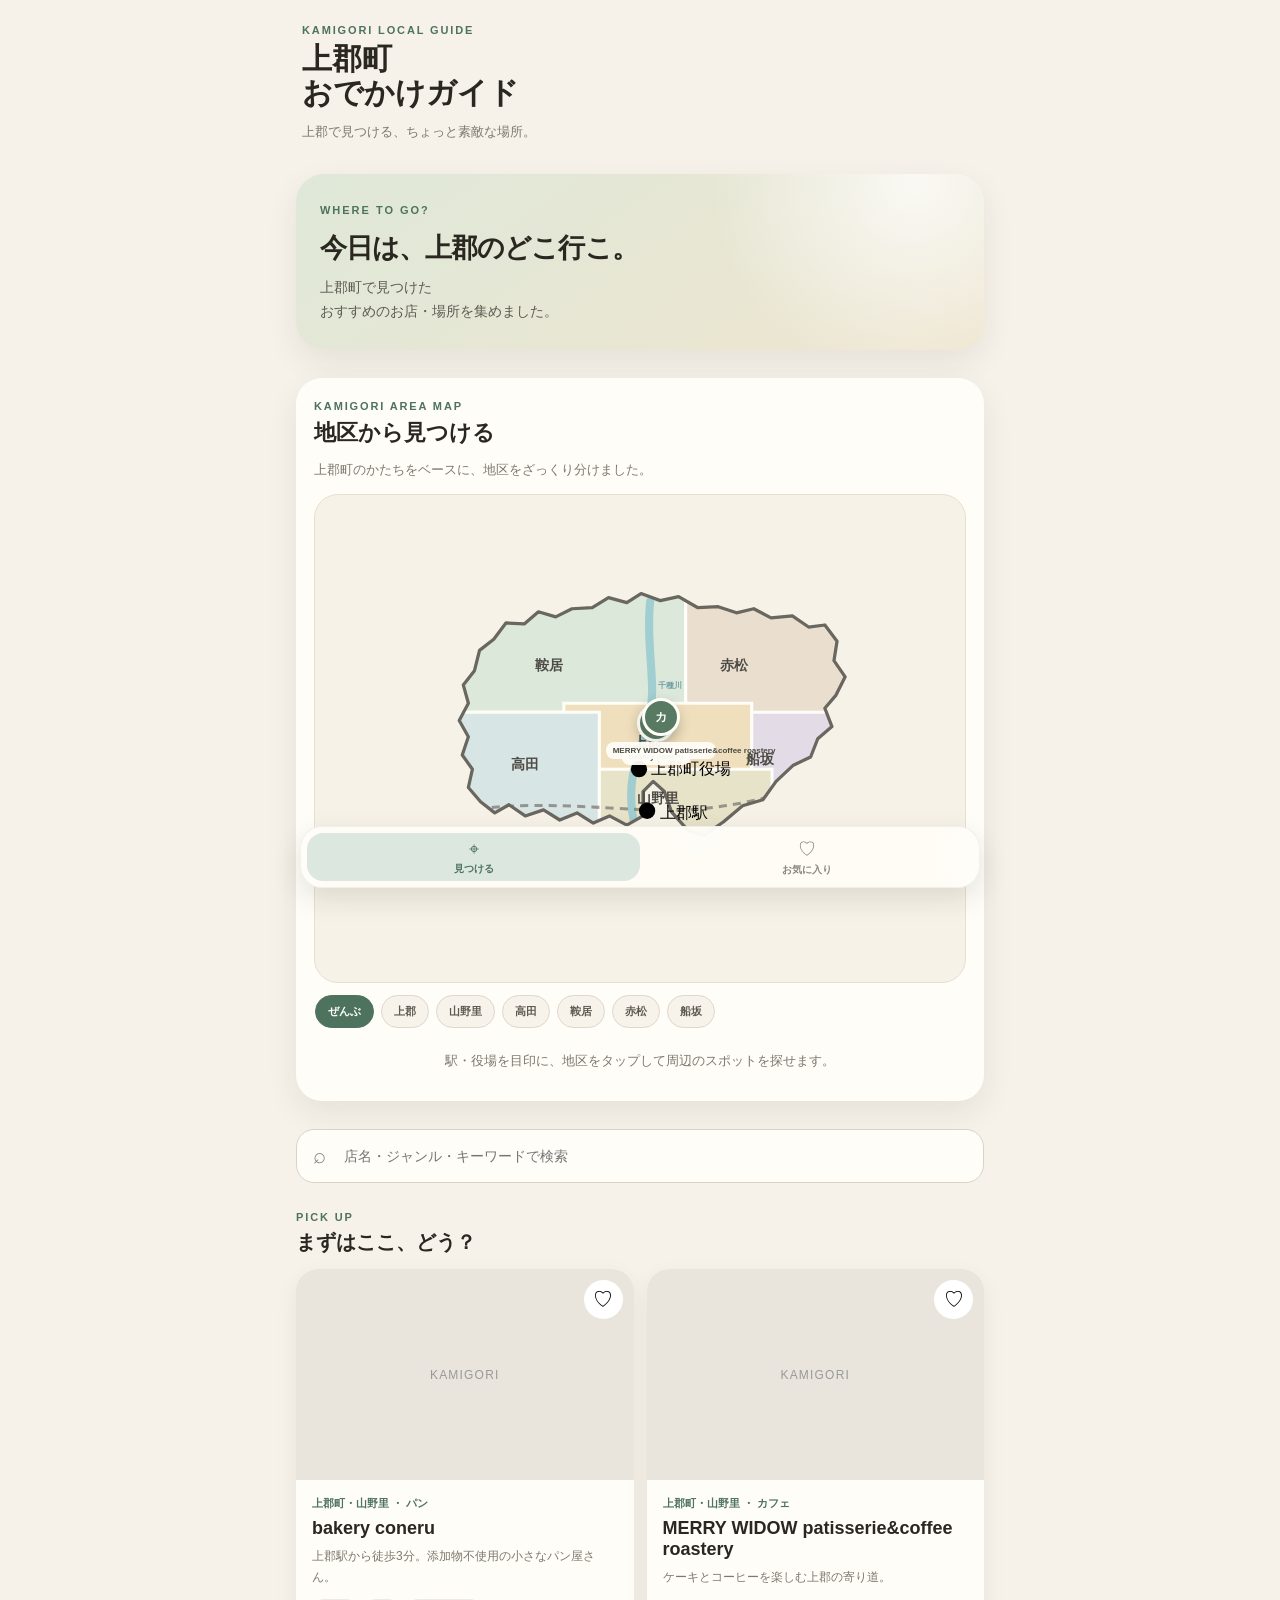
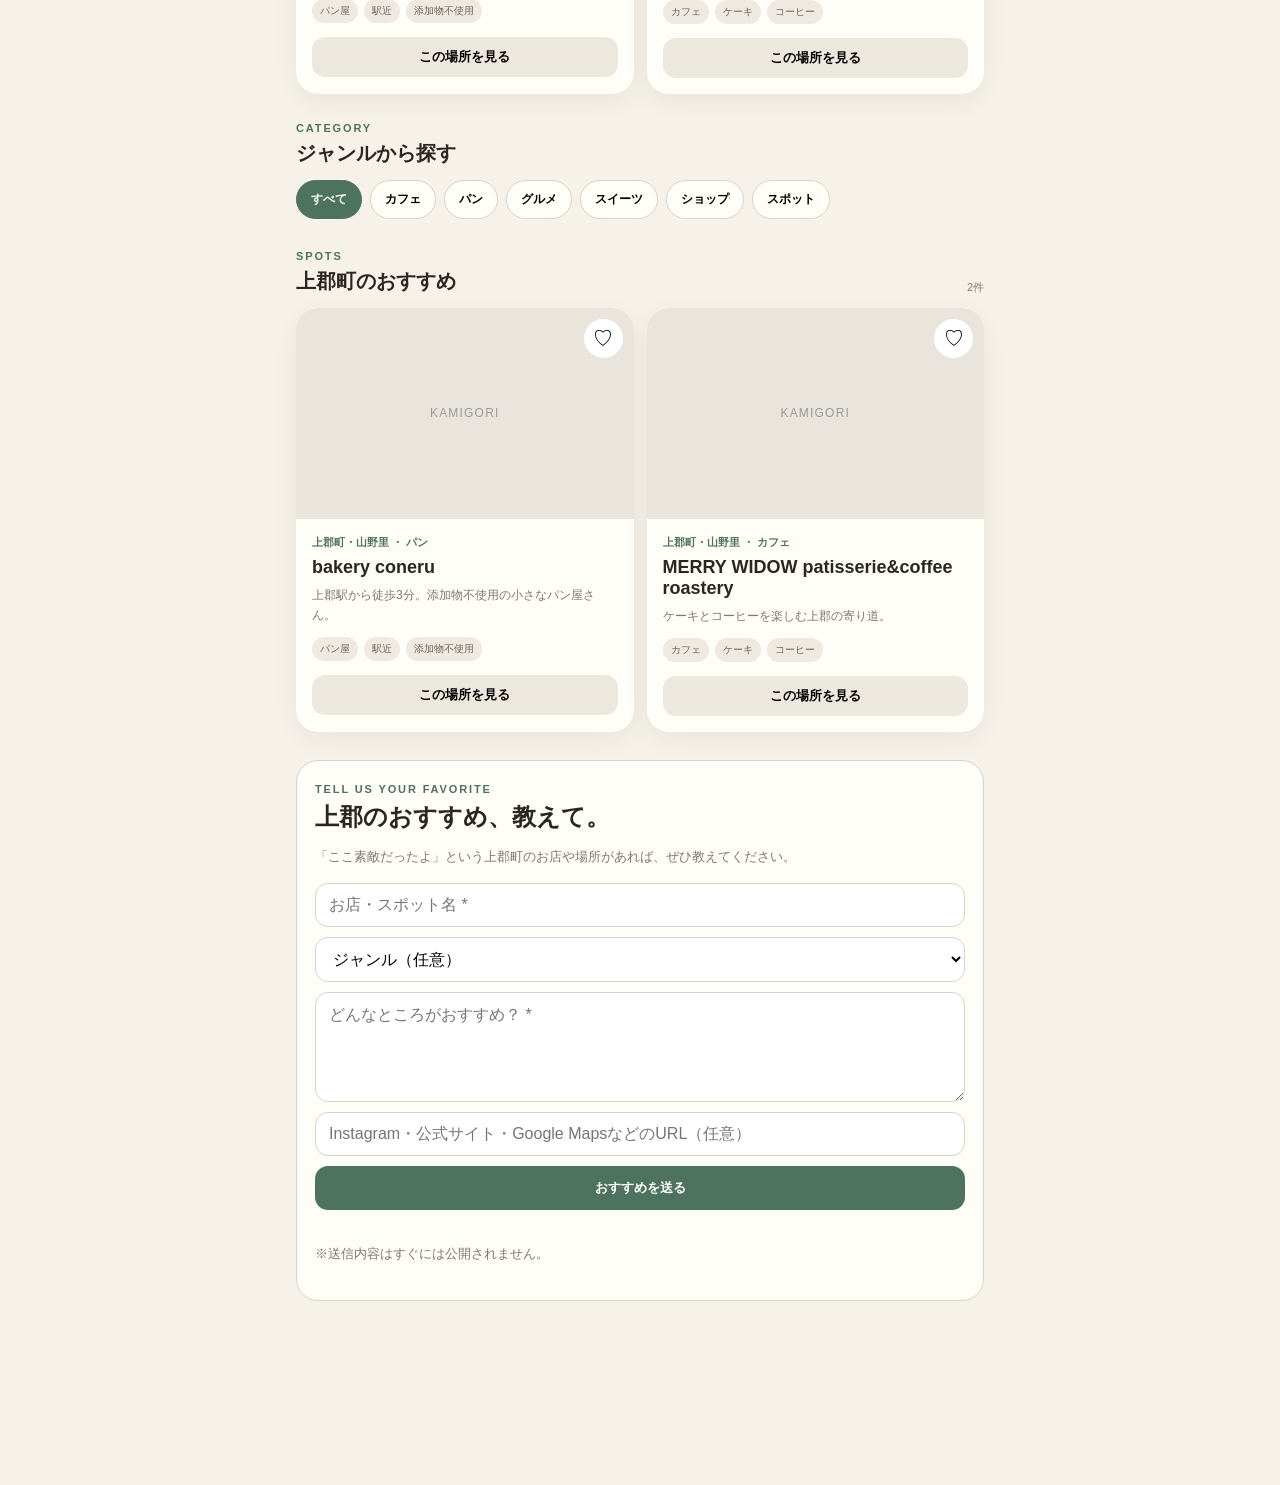
==== index.html @ bacd8ef4 "Add station and town hall landmarks to district map" ====
<!doctype html><html lang="ja"><head><meta charset="utf-8"><meta name="viewport" content="width=device-width,initial-scale=1,viewport-fit=cover"><meta name="theme-color" content="#f6f2e9"><title>上郡町 おでかけガイド</title><meta name="description" content="兵庫県上郡町の素敵なお店やスポットを見つけるローカルガイド"><link rel="manifest" href="manifest.webmanifest"><link rel="stylesheet" href="styles.css"></head><body><div class="app"><header class="top"><div><span class="eyebrow">KAMIGORI LOCAL GUIDE</span><h1>上郡町<br>おでかけガイド</h1><p>上郡で見つける、ちょっと素敵な場所。</p></div></header><main><section class="hero"><div><span>WHERE TO GO?</span><h2>今日は、上郡のどこ行こ。</h2><p>上郡町で見つけた<br>おすすめのお店・場所を集めました。</p></div></section><section class="kamigoriMap"><span class="sectionEyebrow">KAMIGORI AREA MAP</span><h2>地区から見つける</h2><p>上郡町のかたちをベースに、地区をざっくり分けました。</p><div class="districtMap"><svg viewBox="0 0 640 480" role="img" aria-label="上郡町地区マップ"><defs><clipPath id="kamigoriShape"><path d="M253 112 L273 111 L289 101 L307 106 L321 97 L340 104 L358 100 L377 111 L397 110 L415 116 L432 112 L449 121 L470 119 L486 130 L502 128 L514 144 L511 163 L522 179 L513 197 L502 210 L509 228 L495 240 L488 258 L471 266 L454 282 L441 300 L421 306 L402 322 L383 335 L367 330 L351 312 L344 292 L333 282 L323 292 L323 316 L307 325 L290 316 L274 323 L258 313 L241 320 L225 310 L207 316 L191 305 L177 313 L163 302 L151 288 L155 270 L145 256 L151 238 L142 222 L151 205 L146 187 L157 173 L162 153 L176 142 L188 126 L206 127 L220 115 L237 120 Z"/></clipPath></defs><g clip-path="url(#kamigoriShape)"><rect x="130" y="90" width="400" height="260" class="districtBase"/><path class="district dKurii" data-area="鞍居" d="M130 90H365V214H130Z"/><path class="district dAkamatsu" data-area="赤松" d="M365 90H535V224H365Z"/><path class="district dCentral" data-area="上郡" d="M245 205H430V350H245Z"/><path class="district dTakata" data-area="高田" d="M130 214H280V370H130Z"/><path class="district dFunasaka" data-area="船坂" d="M430 214H540V370H430Z"/><path class="district dYamanosato" data-area="山野里" d="M280 270H450V380H280Z"/><path class="mapRiver" d="M330 105 C325 150 338 188 328 225 C320 255 304 280 315 326"/><path class="mapRail" d="M160 309 C220 302 277 308 326 310 C380 313 430 304 486 286"/></g><path class="townOutline" d="M253 112 L273 111 L289 101 L307 106 L321 97 L340 104 L358 100 L377 111 L397 110 L415 116 L432 112 L449 121 L470 119 L486 130 L502 128 L514 144 L511 163 L522 179 L513 197 L502 210 L509 228 L495 240 L488 258 L471 266 L454 282 L441 300 L421 306 L402 322 L383 335 L367 330 L351 312 L344 292 L333 282 L323 292 L323 316 L307 325 L290 316 L274 323 L258 313 L241 320 L225 310 L207 316 L191 305 L177 313 L163 302 L151 288 L155 270 L145 256 L151 238 L142 222 L151 205 L146 187 L157 173 L162 153 L176 142 L188 126 L206 127 L220 115 L237 120 Z"/><g class="districtLabels"><text x="230" y="172" data-area="鞍居">鞍居</text><text x="413" y="172" data-area="赤松">赤松</text><text x="327" y="248" data-area="上郡">上郡</text><text x="207" y="270" data-area="高田">高田</text><text x="438" y="265" data-area="船坂">船坂</text><text x="338" y="303" data-area="山野里">山野里</text></g><g class="landmark stationMark"><circle cx="327" cy="311" r="8"/><path d="M322 307h10v7h-10zM324 305h6"/><text x="340" y="318">上郡駅</text></g><g class="landmark townHallMark"><circle cx="319" cy="270" r="8"/><path d="M315 273v-7h8v7M313 274h12M317 268h4"/><text x="331" y="275">上郡町役場</text></g><text x="338" y="190" class="riverLabel">千種川</text></svg><div id="mapPins" class="mapPins"></div></div><div class="districtChips"><button data-area="">ぜんぶ</button><button data-area="上郡">上郡</button><button data-area="山野里">山野里</button><button data-area="高田">高田</button><button data-area="鞍居">鞍居</button><button data-area="赤松">赤松</button><button data-area="船坂">船坂</button></div><p class="mapHint">駅・役場を目印に、地区をタップして周辺のスポットを探せます。</p></section><section class="searchWrap"><span class="searchIcon">⌕</span><input id="search" type="search" placeholder="店名・ジャンル・キーワードで検索"></section><section><div class="sectionHead"><div><span class="sectionEyebrow">PICK UP</span><h2>まずはここ、どう？</h2></div></div><div id="featured" class="featuredGrid"></div></section><section><div class="sectionHead"><div><span class="sectionEyebrow">CATEGORY</span><h2>ジャンルから探す</h2></div></div><div id="genres" class="chips"><button data-genre="" class="chip active">すべて</button><button data-genre="カフェ" class="chip">カフェ</button><button data-genre="パン" class="chip">パン</button><button data-genre="グルメ" class="chip">グルメ</button><button data-genre="スイーツ" class="chip">スイーツ</button><button data-genre="ショップ" class="chip">ショップ</button><button data-genre="スポット" class="chip">スポット</button></div></section><section id="spotSection"><div class="sectionHead"><div><span class="sectionEyebrow">SPOTS</span><h2 id="listTitle">上郡町のおすすめ</h2></div><span id="resultCount" class="resultCount"></span></div><div id="spotList" class="spotGrid"></div><div id="emptyState" class="emptyState hidden"></div></section><section class="recommendBox"><span class="sectionEyebrow">TELL US YOUR FAVORITE</span><h2>上郡のおすすめ、教えて。</h2><p>「ここ素敵だったよ」という上郡町のお店や場所があれば、ぜひ教えてください。</p><form id="recommendForm" class="recommendForm"><input name="spot_name" maxlength="100" placeholder="お店・スポット名 *" required><select name="category"><option value="">ジャンル（任意）</option><option>カフェ</option><option>パン</option><option>グルメ</option><option>スイーツ</option><option>ショップ</option><option>スポット</option><option>その他</option></select><textarea name="recommendation" maxlength="1000" placeholder="どんなところがおすすめ？ *" required></textarea><input name="url" type="url" maxlength="500" placeholder="Instagram・公式サイト・Google MapsなどのURL（任意）"><button id="recommendSubmit" class="recommendSubmit" type="submit">おすすめを送る</button><div id="recommendMsg" class="recommendMsg"></div><p class="privacyNote">※送信内容はすぐには公開されません。</p></form></section></main><nav class="bottom"><button data-tab="discover" class="active"><span>⌖</span><small>見つける</small></button><button data-tab="favorites"><span>♡</span><small>お気に入り</small></button></nav></div><div id="modal" class="modal hidden"><div class="modalBackdrop" data-close-modal></div><article class="modalCard"><button class="modalClose" data-close-modal>×</button><div id="modalContent"></div></article></div><script src="app.js"></script></body></html>
---- styles.css ----
:root{--bg:#f6f2e9;--paper:#fffdf8;--ink:#292720;--muted:#7d786e;--line:#d9d3c7;--accent:#4d725d;--soft:#dce8df;--shadow:0 12px 32px rgba(42,39,32,.08)}*{box-sizing:border-box}html{scroll-behavior:smooth}body{margin:0;background:var(--bg);color:var(--ink);font-family:-apple-system,BlinkMacSystemFont,"Hiragino Sans","Yu Gothic",sans-serif;-webkit-font-smoothing:antialiased}.app{max-width:720px;min-height:100vh;margin:auto;padding-bottom:118px}.top{padding:24px 22px 10px}.eyebrow,.sectionEyebrow{display:block;margin-bottom:6px;color:var(--accent);font-size:11px;font-weight:800;letter-spacing:.17em}.top h1{margin:0;font-size:30px;line-height:1.14}.top p,.kamigoriMap p{color:var(--muted);font-size:13px}main{display:flex;flex-direction:column;gap:28px;padding:10px 16px 36px}.hero{min-height:175px;padding:26px 24px;border-radius:28px;background:radial-gradient(circle at 90% 5%,rgba(255,255,255,.75),transparent 32%),linear-gradient(145deg,#dfe8d9,#eee5cf);box-shadow:var(--shadow)}.hero span{color:var(--accent);font-size:11px;font-weight:800;letter-spacing:.18em}.hero h2{margin:12px 0 8px;font-size:27px;line-height:1.35;letter-spacing:-.035em}.hero p{margin:0;color:#5d5a52;font-size:14px;line-height:1.75}.kamigoriMap{padding:22px 18px 18px;border-radius:26px;background:var(--paper);box-shadow:var(--shadow)}.kamigoriMap h2{margin:0;font-size:22px}.districtMap{position:relative;margin-top:15px;overflow:hidden;border:1px solid #e7dfd1;border-radius:24px;background:#f7f2e7}.districtMap svg{display:block;width:100%;height:auto}.districtBase{fill:#e9e3d5}.district{stroke:#fffdf8;stroke-width:3;cursor:pointer;transition:.18s}.district:active{opacity:.65}.dKurii{fill:#dce8d9}.dAkamatsu{fill:#eadfcf}.dCentral{fill:#f0dfbd}.dTakata{fill:#d8e5e5}.dFunasaka{fill:#e3dce7}.dYamanosato{fill:#e7e3c9}.townOutline{fill:none;stroke:#69675f;stroke-width:3.2;stroke-linecap:round;stroke-linejoin:round}.mapRiver{fill:none;stroke:#9bcbd1;stroke-width:8;stroke-linecap:round;opacity:.9}.mapRail{fill:none;stroke:#77736b;stroke-width:3;stroke-dasharray:8 6;opacity:.7}.districtLabels text{fill:#4d4b45;font-size:14px;font-weight:800;text-anchor:middle;cursor:pointer}.stationDot{fill:#fffdf8;stroke:#4d4b45;stroke-width:2.5}.stationLabel{fill:#5e5a52;font-size:9px;font-weight:700}.riverLabel{fill:#6f9ea4;font-size:8px;font-weight:700}.districtChips{display:flex;gap:7px;overflow-x:auto;padding:12px 1px 2px;scrollbar-width:none}.districtChips::-webkit-scrollbar{display:none}.districtChips button{flex:0 0 auto;padding:8px 12px;border:1px solid #ded7ca;border-radius:999px;background:#f7f3ea;color:#5e5a52;font-size:11px;font-weight:700}.districtChips button:first-child{background:var(--accent);border-color:var(--accent);color:#fff}.mapPins{position:absolute;inset:0;pointer-events:none}.illustratedPin{position:absolute;z-index:4;display:flex;width:38px;height:38px;align-items:center;justify-content:center;transform:translate(-50%,-50%);border:3px solid #fffdf8;border-radius:50%;background:#587962;box-shadow:0 5px 13px rgba(49,61,49,.2);color:#fff;font-size:12px;font-weight:900;pointer-events:auto}.illustratedPin img{width:100%;height:100%;border-radius:50%;object-fit:cover}.illustratedPin b{position:absolute;left:50%;top:41px;max-width:110px;padding:4px 7px;transform:translateX(-50%);border-radius:8px;background:rgba(255,253,248,.94);color:#4b4943;font-size:8px;white-space:nowrap}.mapHint{padding:9px 2px 0;color:var(--muted);font-size:10px;text-align:center}.sectionHead{display:flex;align-items:flex-end;justify-content:space-between;margin-bottom:13px}.sectionHead h2{margin:0;font-size:20px}.searchWrap{position:relative}.searchIcon{position:absolute;left:17px;top:50%;transform:translateY(-50%);font-size:22px;color:#888}.searchWrap input{width:100%;height:54px;padding:0 18px 0 47px;border:1px solid var(--line);border-radius:18px;background:var(--paper);font-size:14px}.chips{display:flex;gap:8px;overflow-x:auto;padding-bottom:3px;scrollbar-width:none}.chips::-webkit-scrollbar{display:none}.chip{flex:0 0 auto;padding:10px 14px;border:1px solid var(--line);border-radius:999px;background:var(--paper);font-size:12px;font-weight:700}.chip.active{background:var(--accent);border-color:var(--accent);color:#fff}.featuredGrid,.spotGrid{display:grid;gap:13px}.spotCard{overflow:hidden;border-radius:22px;background:var(--paper);box-shadow:0 8px 24px rgba(40,37,30,.06)}.spotImage{position:relative;aspect-ratio:16/10;background:#e9e5dc}.spotImage img{width:100%;height:100%;object-fit:cover}.spotImagePlaceholder{display:flex;align-items:center;justify-content:center;height:100%;color:#999;font-size:12px;letter-spacing:.1em}.favoriteButton{position:absolute;right:11px;top:11px;width:39px;height:39px;border:0;border-radius:50%;background:#fff;font-size:20px}.favoriteButton.active{color:#b45f62}.spotBody{padding:16px}.spotMeta{margin-bottom:7px;color:var(--accent);font-size:11px;font-weight:800}.spotBody h3{margin:0 0 7px;font-size:18px}.spotBody p{margin:0;color:var(--muted);font-size:12px;line-height:1.7}.spotTags{display:flex;flex-wrap:wrap;gap:6px;margin-top:12px}.spotTag{padding:5px 8px;border-radius:999px;background:#eeeae1;color:#69655d;font-size:10px}.cardOpen{width:100%;margin-top:14px;padding:11px;border:0;border-radius:13px;background:#ede8de;font-weight:800}.resultCount{color:var(--muted);font-size:11px}.emptyState{padding:38px 20px;text-align:center;color:var(--muted)}.hidden{display:none!important}.recommendBox{margin-bottom:30px;padding:22px 18px;border-radius:22px;background:var(--paper);border:1px solid var(--line)}.recommendBox h2{margin:5px 0 8px}.recommendBox p{color:var(--muted);font-size:13px;line-height:1.7}.recommendForm{display:grid;gap:10px;margin-top:15px}.recommendForm input,.recommendForm select,.recommendForm textarea{width:100%;padding:12px 13px;border:1px solid var(--line);border-radius:13px;background:#fff;font:inherit}.recommendForm textarea{min-height:110px}.recommendSubmit{border:0;border-radius:13px;padding:13px;background:var(--accent);color:#fff;font-weight:800}.recommendMsg{font-size:12px;color:var(--accent)}.bottom{position:fixed;z-index:1000;left:50%;bottom:max(12px,env(safe-area-inset-bottom));display:flex;width:calc(100% - 28px);max-width:680px;height:62px;padding:6px;transform:translateX(-50%);border:1px solid rgba(60,57,49,.07);border-radius:22px;background:rgba(255,253,248,.92);box-shadow:0 10px 28px rgba(35,32,26,.12);backdrop-filter:blur(16px);-webkit-backdrop-filter:blur(16px)}.bottom button{flex:1;display:flex;flex-direction:column;align-items:center;justify-content:center;gap:2px;border:0;border-radius:16px;background:transparent;color:#8a867d}.bottom button span,.bottom button small{display:block}.bottom button span{font-size:18px}.bottom button small{font-size:10px;font-weight:700}.bottom button.active{background:var(--soft);color:var(--accent)}.modal{position:fixed;z-index:2000;inset:0}.modalBackdrop{position:absolute;inset:0;background:rgba(24,23,20,.46)}.modalCard{position:absolute;left:50%;bottom:0;width:100%;max-width:720px;max-height:88vh;overflow:auto;padding:22px 18px calc(30px + env(safe-area-inset-bottom));transform:translateX(-50%);border-radius:28px 28px 0 0;background:var(--paper)}.modalClose{float:right;width:38px;height:38px;border:0;border-radius:50%;font-size:23px}.modalContent h2{font-size:25px}.modalContent p{color:#68645c;font-size:13px;line-height:1.8}.modalLinks{display:grid;gap:9px;margin-top:20px}.modalLinks a{padding:13px;border-radius:14px;background:#ece8df;color:#403e38;font-size:12px;font-weight:800;text-align:center;text-decoration:none}.modalLinks a.primary{background:var(--accent);color:#fff}@media(max-width:390px){.top{padding-left:20px;padding-right:20px}.top h1{font-size:28px}.hero{padding:24px 22px}.hero h2{font-size:25px}.kamigoriMap{padding:20px 16px}.bottom{width:calc(100% - 32px)}}@media(min-width:620px){.featuredGrid,.spotGrid{grid-template-columns:repeat(2,1fr)}}
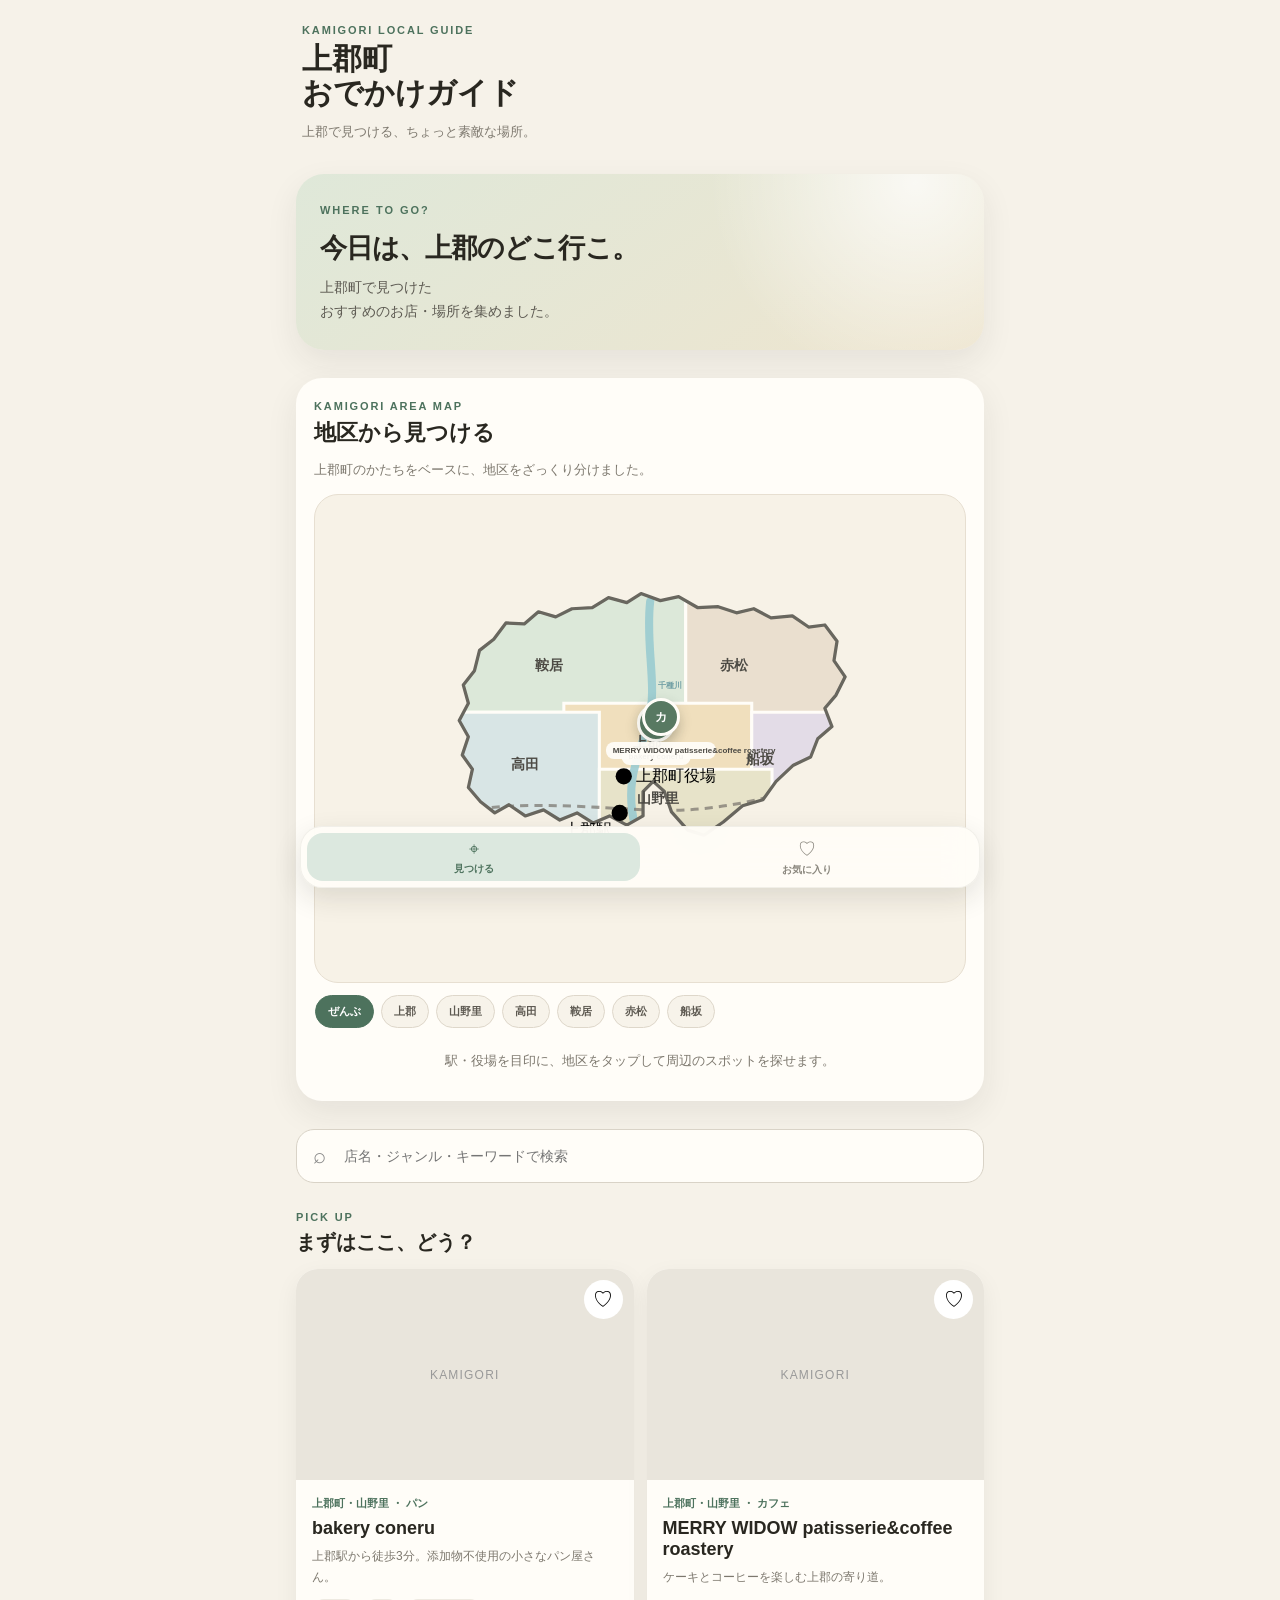
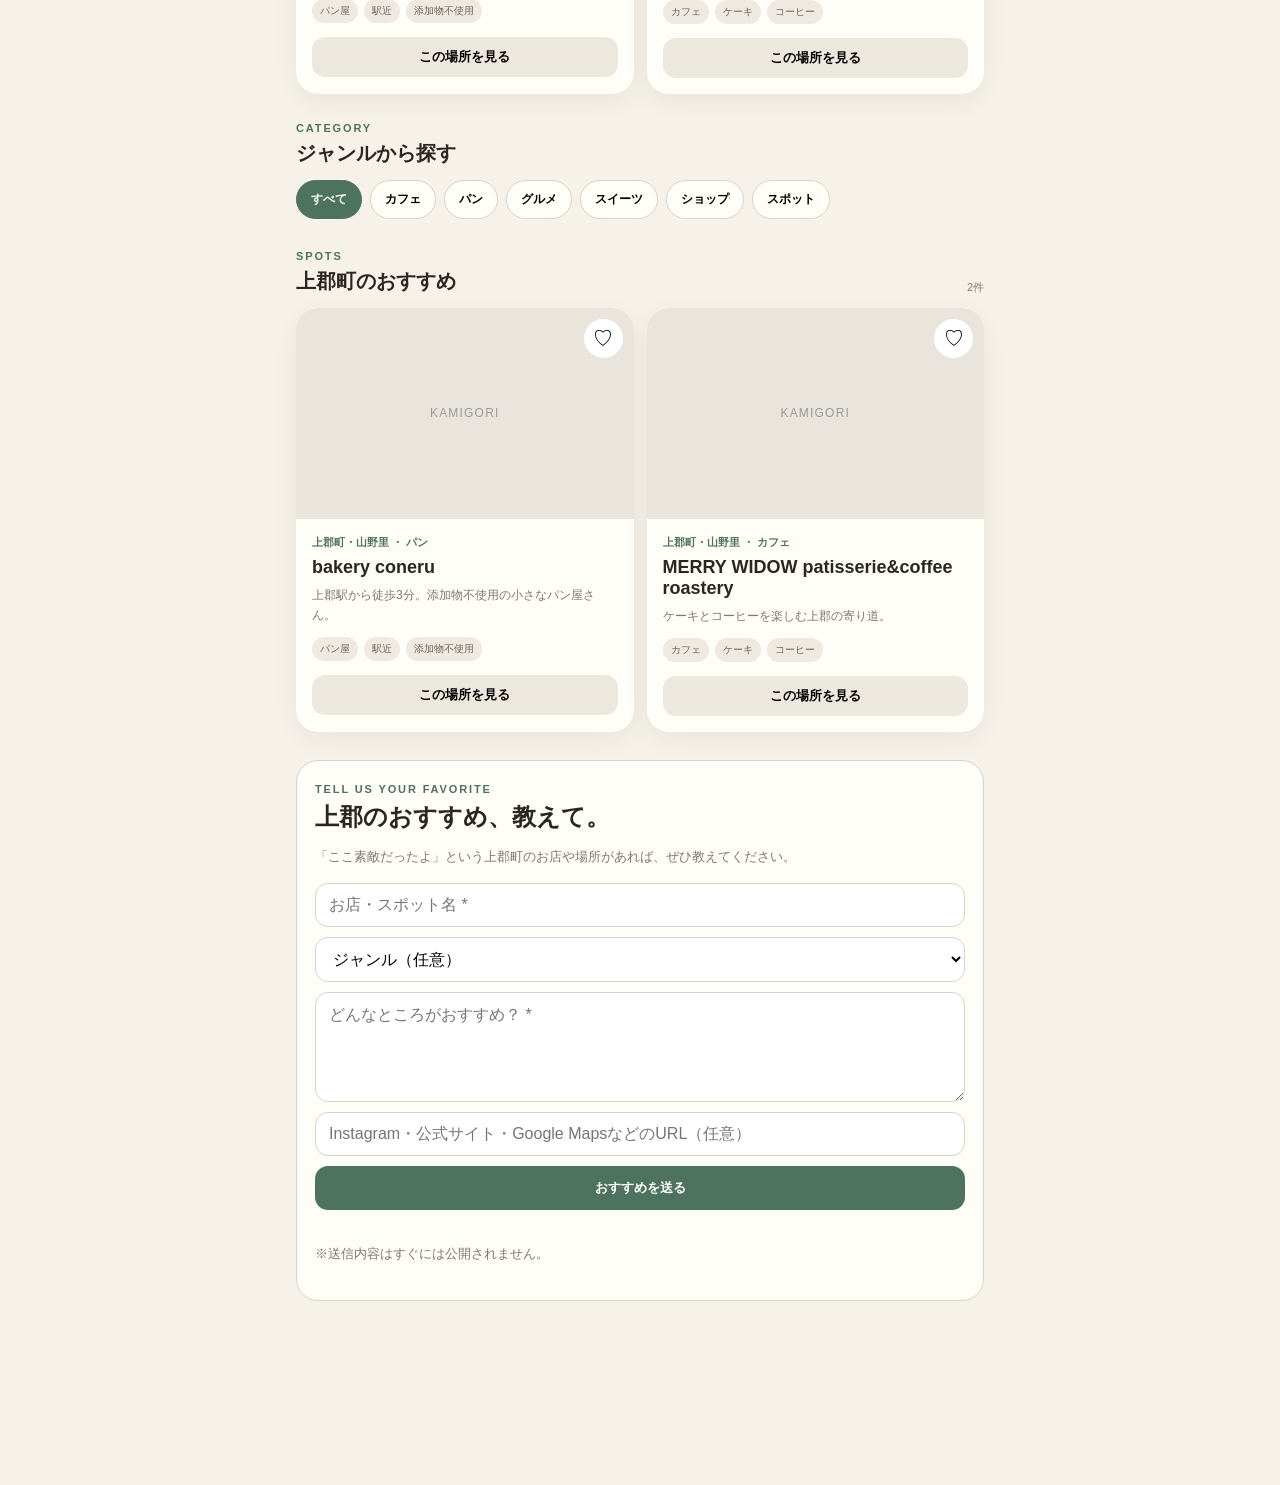
==== commit 01d3cb33: "Correct Kamigori Station position relative to town hall" ====
--- a/index.html
+++ b/index.html
@@ -1 +1 @@
-<!doctype html><html lang="ja"><head><meta charset="utf-8"><meta name="viewport" content="width=device-width,initial-scale=1,viewport-fit=cover"><meta name="theme-color" content="#f6f2e9"><title>上郡町 おでかけガイド</title><meta name="description" content="兵庫県上郡町の素敵なお店やスポットを見つけるローカルガイド"><link rel="manifest" href="manifest.webmanifest"><link rel="stylesheet" href="styles.css"></head><body><div class="app"><header class="top"><div><span class="eyebrow">KAMIGORI LOCAL GUIDE</span><h1>上郡町<br>おでかけガイド</h1><p>上郡で見つける、ちょっと素敵な場所。</p></div></header><main><section class="hero"><div><span>WHERE TO GO?</span><h2>今日は、上郡のどこ行こ。</h2><p>上郡町で見つけた<br>おすすめのお店・場所を集めました。</p></div></section><section class="kamigoriMap"><span class="sectionEyebrow">KAMIGORI AREA MAP</span><h2>地区から見つける</h2><p>上郡町のかたちをベースに、地区をざっくり分けました。</p><div class="districtMap"><svg viewBox="0 0 640 480" role="img" aria-label="上郡町地区マップ"><defs><clipPath id="kamigoriShape"><path d="M253 112 L273 111 L289 101 L307 106 L321 97 L340 104 L358 100 L377 111 L397 110 L415 116 L432 112 L449 121 L470 119 L486 130 L502 128 L514 144 L511 163 L522 179 L513 197 L502 210 L509 228 L495 240 L488 258 L471 266 L454 282 L441 300 L421 306 L402 322 L383 335 L367 330 L351 312 L344 292 L333 282 L323 292 L323 316 L307 325 L290 316 L274 323 L258 313 L241 320 L225 310 L207 316 L191 305 L177 313 L163 302 L151 288 L155 270 L145 256 L151 238 L142 222 L151 205 L146 187 L157 173 L162 153 L176 142 L188 126 L206 127 L220 115 L237 120 Z"/></clipPath></defs><g clip-path="url(#kamigoriShape)"><rect x="130" y="90" width="400" height="260" class="districtBase"/><path class="district dKurii" data-area="鞍居" d="M130 90H365V214H130Z"/><path class="district dAkamatsu" data-area="赤松" d="M365 90H535V224H365Z"/><path class="district dCentral" data-area="上郡" d="M245 205H430V350H245Z"/><path class="district dTakata" data-area="高田" d="M130 214H280V370H130Z"/><path class="district dFunasaka" data-area="船坂" d="M430 214H540V370H430Z"/><path class="district dYamanosato" data-area="山野里" d="M280 270H450V380H280Z"/><path class="mapRiver" d="M330 105 C325 150 338 188 328 225 C320 255 304 280 315 326"/><path class="mapRail" d="M160 309 C220 302 277 308 326 310 C380 313 430 304 486 286"/></g><path class="townOutline" d="M253 112 L273 111 L289 101 L307 106 L321 97 L340 104 L358 100 L377 111 L397 110 L415 116 L432 112 L449 121 L470 119 L486 130 L502 128 L514 144 L511 163 L522 179 L513 197 L502 210 L509 228 L495 240 L488 258 L471 266 L454 282 L441 300 L421 306 L402 322 L383 335 L367 330 L351 312 L344 292 L333 282 L323 292 L323 316 L307 325 L290 316 L274 323 L258 313 L241 320 L225 310 L207 316 L191 305 L177 313 L163 302 L151 288 L155 270 L145 256 L151 238 L142 222 L151 205 L146 187 L157 173 L162 153 L176 142 L188 126 L206 127 L220 115 L237 120 Z"/><g class="districtLabels"><text x="230" y="172" data-area="鞍居">鞍居</text><text x="413" y="172" data-area="赤松">赤松</text><text x="327" y="248" data-area="上郡">上郡</text><text x="207" y="270" data-area="高田">高田</text><text x="438" y="265" data-area="船坂">船坂</text><text x="338" y="303" data-area="山野里">山野里</text></g><g class="landmark stationMark"><circle cx="327" cy="311" r="8"/><path d="M322 307h10v7h-10zM324 305h6"/><text x="340" y="318">上郡駅</text></g><g class="landmark townHallMark"><circle cx="319" cy="270" r="8"/><path d="M315 273v-7h8v7M313 274h12M317 268h4"/><text x="331" y="275">上郡町役場</text></g><text x="338" y="190" class="riverLabel">千種川</text></svg><div id="mapPins" class="mapPins"></div></div><div class="districtChips"><button data-area="">ぜんぶ</button><button data-area="上郡">上郡</button><button data-area="山野里">山野里</button><button data-area="高田">高田</button><button data-area="鞍居">鞍居</button><button data-area="赤松">赤松</button><button data-area="船坂">船坂</button></div><p class="mapHint">駅・役場を目印に、地区をタップして周辺のスポットを探せます。</p></section><section class="searchWrap"><span class="searchIcon">⌕</span><input id="search" type="search" placeholder="店名・ジャンル・キーワードで検索"></section><section><div class="sectionHead"><div><span class="sectionEyebrow">PICK UP</span><h2>まずはここ、どう？</h2></div></div><div id="featured" class="featuredGrid"></div></section><section><div class="sectionHead"><div><span class="sectionEyebrow">CATEGORY</span><h2>ジャンルから探す</h2></div></div><div id="genres" class="chips"><button data-genre="" class="chip active">すべて</button><button data-genre="カフェ" class="chip">カフェ</button><button data-genre="パン" class="chip">パン</button><button data-genre="グルメ" class="chip">グルメ</button><button data-genre="スイーツ" class="chip">スイーツ</button><button data-genre="ショップ" class="chip">ショップ</button><button data-genre="スポット" class="chip">スポット</button></div></section><section id="spotSection"><div class="sectionHead"><div><span class="sectionEyebrow">SPOTS</span><h2 id="listTitle">上郡町のおすすめ</h2></div><span id="resultCount" class="resultCount"></span></div><div id="spotList" class="spotGrid"></div><div id="emptyState" class="emptyState hidden"></div></section><section class="recommendBox"><span class="sectionEyebrow">TELL US YOUR FAVORITE</span><h2>上郡のおすすめ、教えて。</h2><p>「ここ素敵だったよ」という上郡町のお店や場所があれば、ぜひ教えてください。</p><form id="recommendForm" class="recommendForm"><input name="spot_name" maxlength="100" placeholder="お店・スポット名 *" required><select name="category"><option value="">ジャンル（任意）</option><option>カフェ</option><option>パン</option><option>グルメ</option><option>スイーツ</option><option>ショップ</option><option>スポット</option><option>その他</option></select><textarea name="recommendation" maxlength="1000" placeholder="どんなところがおすすめ？ *" required></textarea><input name="url" type="url" maxlength="500" placeholder="Instagram・公式サイト・Google MapsなどのURL（任意）"><button id="recommendSubmit" class="recommendSubmit" type="submit">おすすめを送る</button><div id="recommendMsg" class="recommendMsg"></div><p class="privacyNote">※送信内容はすぐには公開されません。</p></form></section></main><nav class="bottom"><button data-tab="discover" class="active"><span>⌖</span><small>見つける</small></button><button data-tab="favorites"><span>♡</span><small>お気に入り</small></button></nav></div><div id="modal" class="modal hidden"><div class="modalBackdrop" data-close-modal></div><article class="modalCard"><button class="modalClose" data-close-modal>×</button><div id="modalContent"></div></article></div><script src="app.js"></script></body></html>+<!doctype html><html lang="ja"><head><meta charset="utf-8"><meta name="viewport" content="width=device-width,initial-scale=1,viewport-fit=cover"><meta name="theme-color" content="#f6f2e9"><title>上郡町 おでかけガイド</title><meta name="description" content="兵庫県上郡町の素敵なお店やスポットを見つけるローカルガイド"><link rel="manifest" href="manifest.webmanifest"><link rel="stylesheet" href="styles.css"></head><body><div class="app"><header class="top"><div><span class="eyebrow">KAMIGORI LOCAL GUIDE</span><h1>上郡町<br>おでかけガイド</h1><p>上郡で見つける、ちょっと素敵な場所。</p></div></header><main><section class="hero"><div><span>WHERE TO GO?</span><h2>今日は、上郡のどこ行こ。</h2><p>上郡町で見つけた<br>おすすめのお店・場所を集めました。</p></div></section><section class="kamigoriMap"><span class="sectionEyebrow">KAMIGORI AREA MAP</span><h2>地区から見つける</h2><p>上郡町のかたちをベースに、地区をざっくり分けました。</p><div class="districtMap"><svg viewBox="0 0 640 480" role="img" aria-label="上郡町地区マップ"><defs><clipPath id="kamigoriShape"><path d="M253 112 L273 111 L289 101 L307 106 L321 97 L340 104 L358 100 L377 111 L397 110 L415 116 L432 112 L449 121 L470 119 L486 130 L502 128 L514 144 L511 163 L522 179 L513 197 L502 210 L509 228 L495 240 L488 258 L471 266 L454 282 L441 300 L421 306 L402 322 L383 335 L367 330 L351 312 L344 292 L333 282 L323 292 L323 316 L307 325 L290 316 L274 323 L258 313 L241 320 L225 310 L207 316 L191 305 L177 313 L163 302 L151 288 L155 270 L145 256 L151 238 L142 222 L151 205 L146 187 L157 173 L162 153 L176 142 L188 126 L206 127 L220 115 L237 120 Z"/></clipPath></defs><g clip-path="url(#kamigoriShape)"><rect x="130" y="90" width="400" height="260" class="districtBase"/><path class="district dKurii" data-area="鞍居" d="M130 90H365V214H130Z"/><path class="district dAkamatsu" data-area="赤松" d="M365 90H535V224H365Z"/><path class="district dCentral" data-area="上郡" d="M245 205H430V350H245Z"/><path class="district dTakata" data-area="高田" d="M130 214H280V370H130Z"/><path class="district dFunasaka" data-area="船坂" d="M430 214H540V370H430Z"/><path class="district dYamanosato" data-area="山野里" d="M280 270H450V380H280Z"/><path class="mapRiver" d="M330 105 C325 150 338 188 328 225 C320 255 304 280 315 326"/><path class="mapRail" d="M160 309 C220 302 277 308 326 310 C380 313 430 304 486 286"/></g><path class="townOutline" d="M253 112 L273 111 L289 101 L307 106 L321 97 L340 104 L358 100 L377 111 L397 110 L415 116 L432 112 L449 121 L470 119 L486 130 L502 128 L514 144 L511 163 L522 179 L513 197 L502 210 L509 228 L495 240 L488 258 L471 266 L454 282 L441 300 L421 306 L402 322 L383 335 L367 330 L351 312 L344 292 L333 282 L323 292 L323 316 L307 325 L290 316 L274 323 L258 313 L241 320 L225 310 L207 316 L191 305 L177 313 L163 302 L151 288 L155 270 L145 256 L151 238 L142 222 L151 205 L146 187 L157 173 L162 153 L176 142 L188 126 L206 127 L220 115 L237 120 Z"/><g class="districtLabels"><text x="230" y="172" data-area="鞍居">鞍居</text><text x="413" y="172" data-area="赤松">赤松</text><text x="327" y="248" data-area="上郡">上郡</text><text x="207" y="270" data-area="高田">高田</text><text x="438" y="265" data-area="船坂">船坂</text><text x="338" y="303" data-area="山野里">山野里</text></g><g class="landmark stationMark"><circle cx="300" cy="313" r="8"/><path d="M295 309h10v7h-10zM297 307h6"/><text x="245" y="335">上郡駅</text></g><g class="landmark townHallMark"><circle cx="304" cy="277" r="8"/><path d="M300 280v-7h8v7M298 281h12M302 275h4"/><text x="316" y="282">上郡町役場</text></g><text x="338" y="190" class="riverLabel">千種川</text></svg><div id="mapPins" class="mapPins"></div></div><div class="districtChips"><button data-area="">ぜんぶ</button><button data-area="上郡">上郡</button><button data-area="山野里">山野里</button><button data-area="高田">高田</button><button data-area="鞍居">鞍居</button><button data-area="赤松">赤松</button><button data-area="船坂">船坂</button></div><p class="mapHint">駅・役場を目印に、地区をタップして周辺のスポットを探せます。</p></section><section class="searchWrap"><span class="searchIcon">⌕</span><input id="search" type="search" placeholder="店名・ジャンル・キーワードで検索"></section><section><div class="sectionHead"><div><span class="sectionEyebrow">PICK UP</span><h2>まずはここ、どう？</h2></div></div><div id="featured" class="featuredGrid"></div></section><section><div class="sectionHead"><div><span class="sectionEyebrow">CATEGORY</span><h2>ジャンルから探す</h2></div></div><div id="genres" class="chips"><button data-genre="" class="chip active">すべて</button><button data-genre="カフェ" class="chip">カフェ</button><button data-genre="パン" class="chip">パン</button><button data-genre="グルメ" class="chip">グルメ</button><button data-genre="スイーツ" class="chip">スイーツ</button><button data-genre="ショップ" class="chip">ショップ</button><button data-genre="スポット" class="chip">スポット</button></div></section><section id="spotSection"><div class="sectionHead"><div><span class="sectionEyebrow">SPOTS</span><h2 id="listTitle">上郡町のおすすめ</h2></div><span id="resultCount" class="resultCount"></span></div><div id="spotList" class="spotGrid"></div><div id="emptyState" class="emptyState hidden"></div></section><section class="recommendBox"><span class="sectionEyebrow">TELL US YOUR FAVORITE</span><h2>上郡のおすすめ、教えて。</h2><p>「ここ素敵だったよ」という上郡町のお店や場所があれば、ぜひ教えてください。</p><form id="recommendForm" class="recommendForm"><input name="spot_name" maxlength="100" placeholder="お店・スポット名 *" required><select name="category"><option value="">ジャンル（任意）</option><option>カフェ</option><option>パン</option><option>グルメ</option><option>スイーツ</option><option>ショップ</option><option>スポット</option><option>その他</option></select><textarea name="recommendation" maxlength="1000" placeholder="どんなところがおすすめ？ *" required></textarea><input name="url" type="url" maxlength="500" placeholder="Instagram・公式サイト・Google MapsなどのURL（任意）"><button id="recommendSubmit" class="recommendSubmit" type="submit">おすすめを送る</button><div id="recommendMsg" class="recommendMsg"></div><p class="privacyNote">※送信内容はすぐには公開されません。</p></form></section></main><nav class="bottom"><button data-tab="discover" class="active"><span>⌖</span><small>見つける</small></button><button data-tab="favorites"><span>♡</span><small>お気に入り</small></button></nav></div><div id="modal" class="modal hidden"><div class="modalBackdrop" data-close-modal></div><article class="modalCard"><button class="modalClose" data-close-modal>×</button><div id="modalContent"></div></article></div><script src="app.js"></script></body></html>
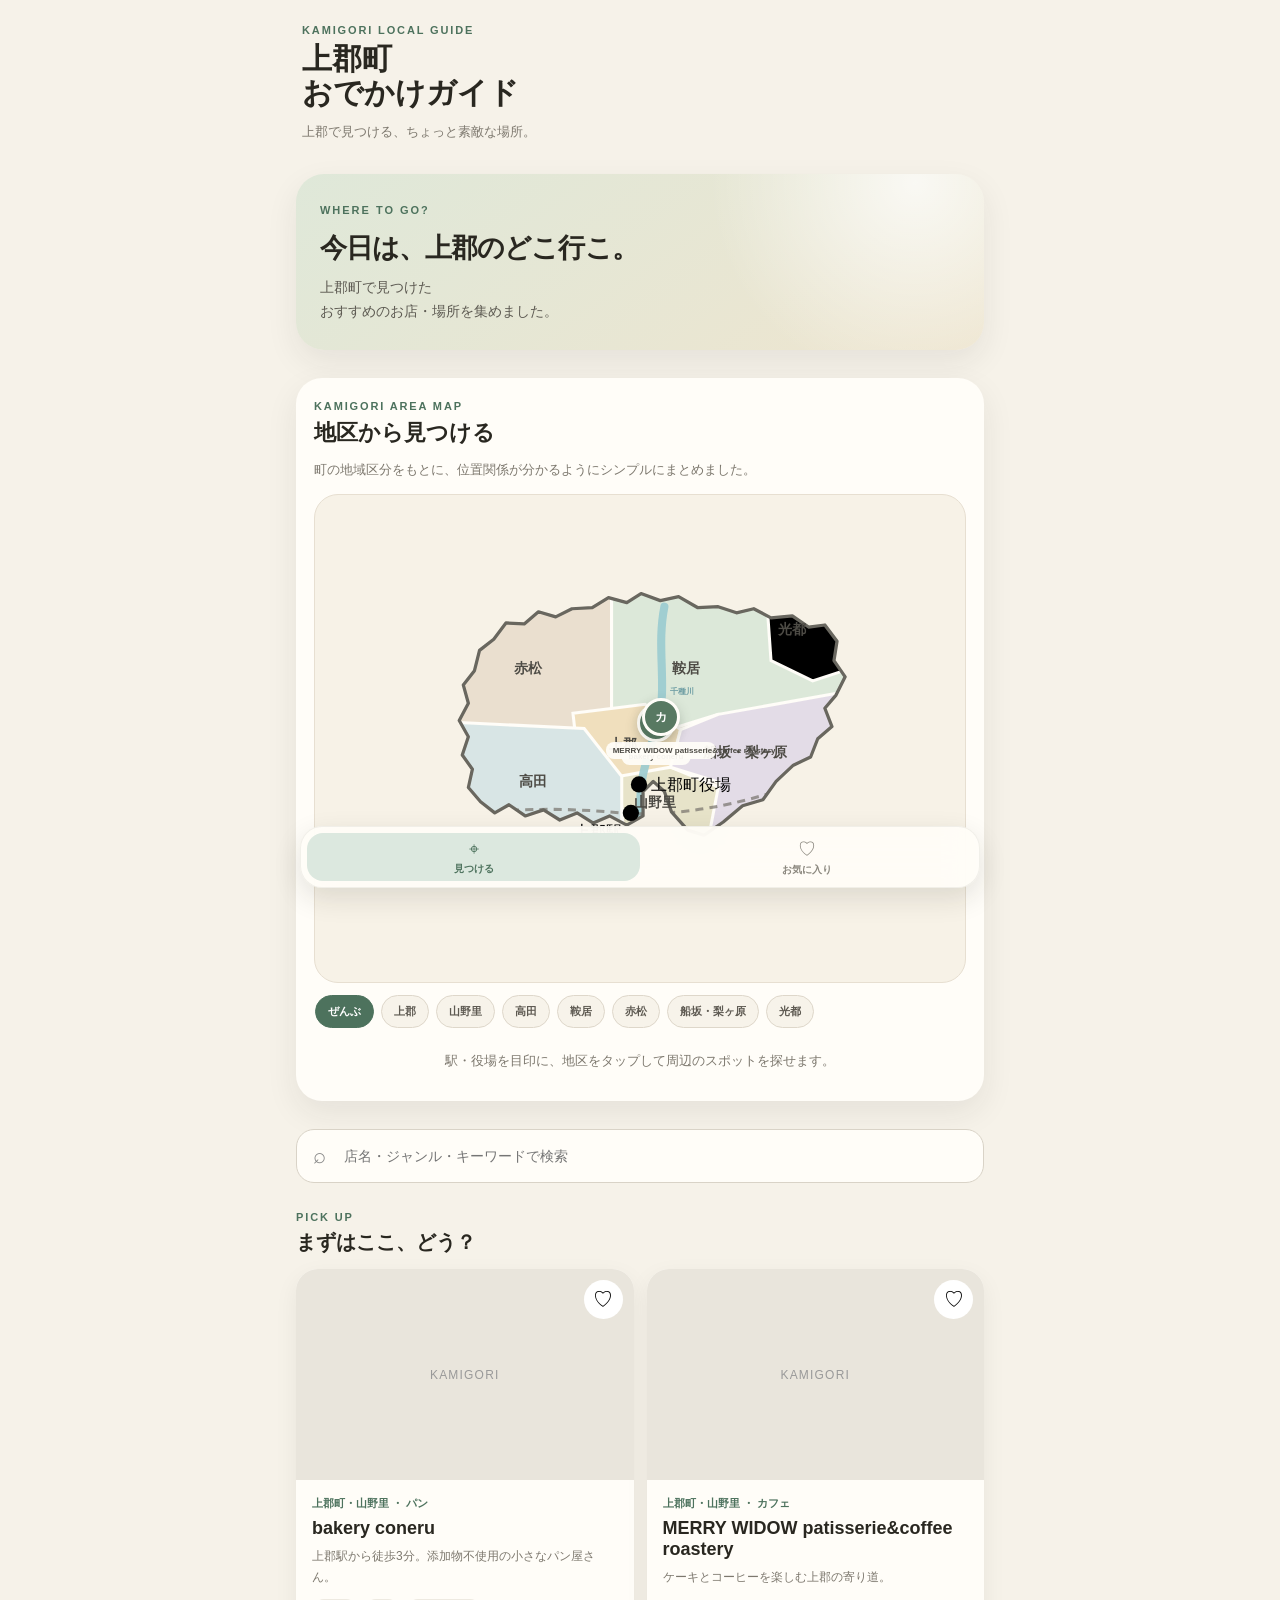
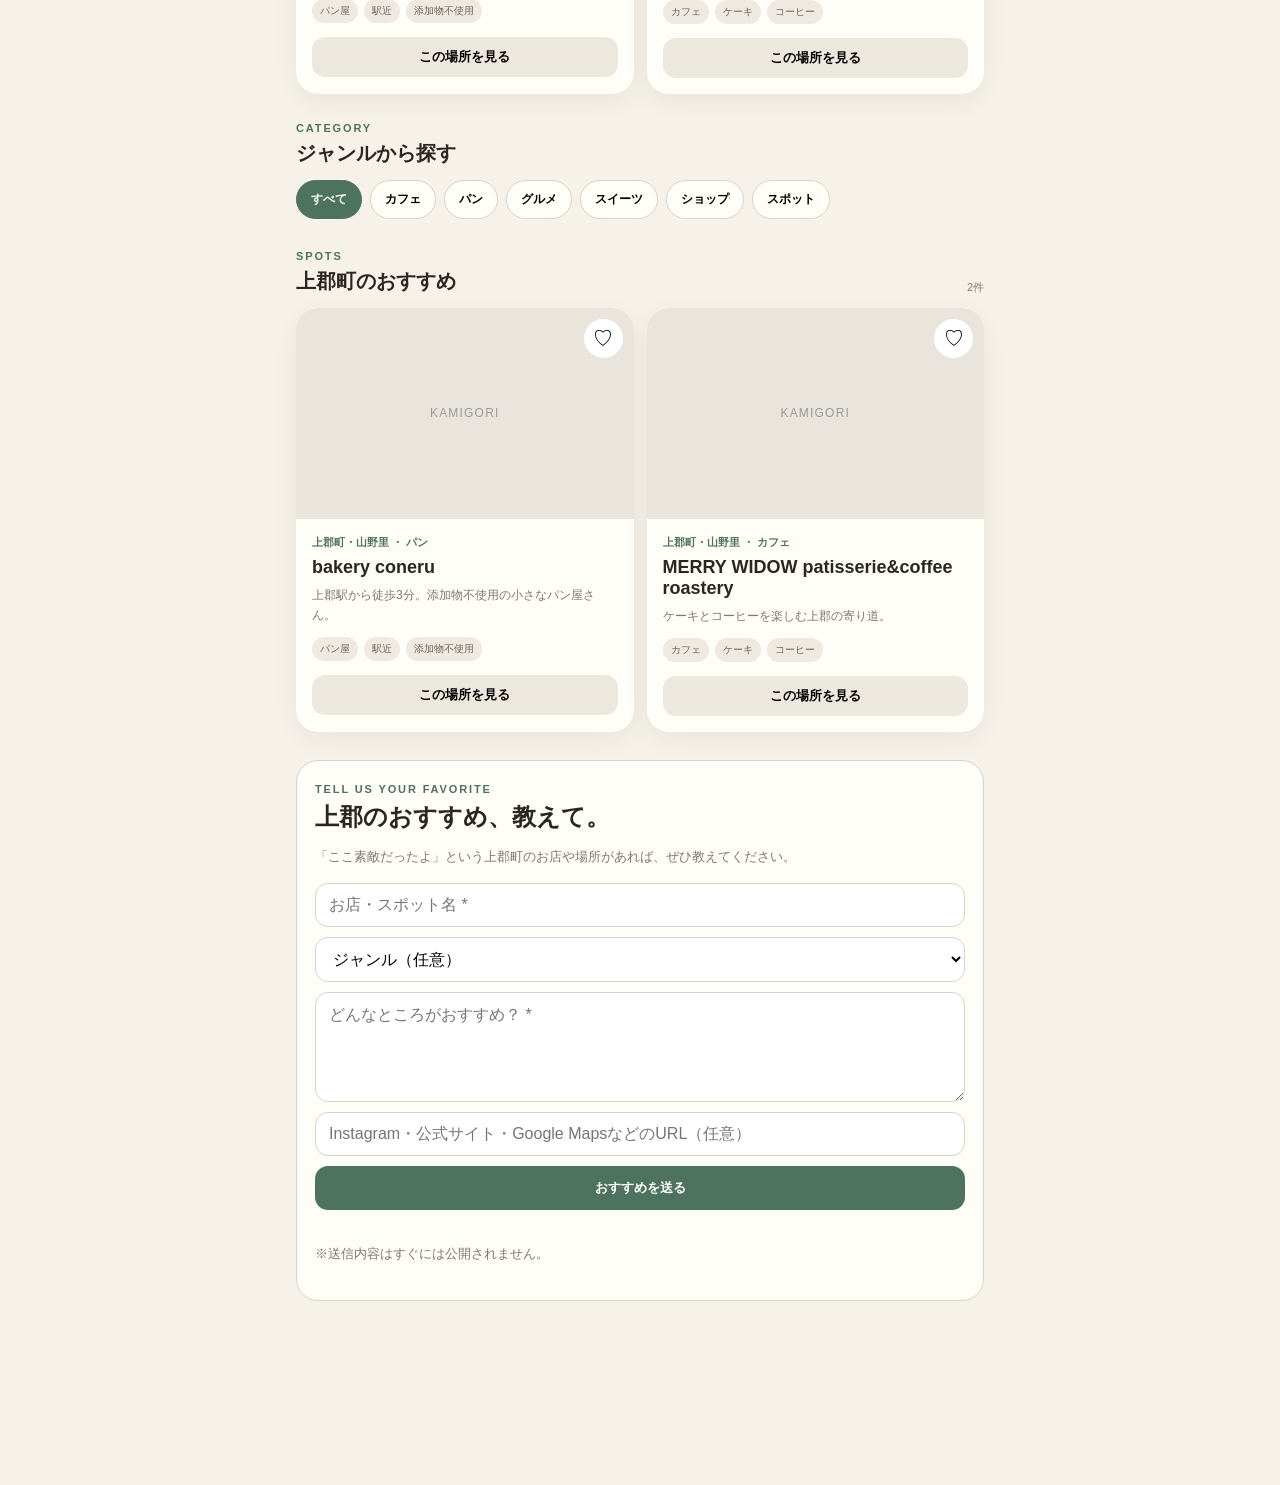
==== commit fcafa431: "Rebuild district map from official Kamigori regional layout" ====
--- a/index.html
+++ b/index.html
@@ -1 +1 @@
-<!doctype html><html lang="ja"><head><meta charset="utf-8"><meta name="viewport" content="width=device-width,initial-scale=1,viewport-fit=cover"><meta name="theme-color" content="#f6f2e9"><title>上郡町 おでかけガイド</title><meta name="description" content="兵庫県上郡町の素敵なお店やスポットを見つけるローカルガイド"><link rel="manifest" href="manifest.webmanifest"><link rel="stylesheet" href="styles.css"></head><body><div class="app"><header class="top"><div><span class="eyebrow">KAMIGORI LOCAL GUIDE</span><h1>上郡町<br>おでかけガイド</h1><p>上郡で見つける、ちょっと素敵な場所。</p></div></header><main><section class="hero"><div><span>WHERE TO GO?</span><h2>今日は、上郡のどこ行こ。</h2><p>上郡町で見つけた<br>おすすめのお店・場所を集めました。</p></div></section><section class="kamigoriMap"><span class="sectionEyebrow">KAMIGORI AREA MAP</span><h2>地区から見つける</h2><p>上郡町のかたちをベースに、地区をざっくり分けました。</p><div class="districtMap"><svg viewBox="0 0 640 480" role="img" aria-label="上郡町地区マップ"><defs><clipPath id="kamigoriShape"><path d="M253 112 L273 111 L289 101 L307 106 L321 97 L340 104 L358 100 L377 111 L397 110 L415 116 L432 112 L449 121 L470 119 L486 130 L502 128 L514 144 L511 163 L522 179 L513 197 L502 210 L509 228 L495 240 L488 258 L471 266 L454 282 L441 300 L421 306 L402 322 L383 335 L367 330 L351 312 L344 292 L333 282 L323 292 L323 316 L307 325 L290 316 L274 323 L258 313 L241 320 L225 310 L207 316 L191 305 L177 313 L163 302 L151 288 L155 270 L145 256 L151 238 L142 222 L151 205 L146 187 L157 173 L162 153 L176 142 L188 126 L206 127 L220 115 L237 120 Z"/></clipPath></defs><g clip-path="url(#kamigoriShape)"><rect x="130" y="90" width="400" height="260" class="districtBase"/><path class="district dKurii" data-area="鞍居" d="M130 90H365V214H130Z"/><path class="district dAkamatsu" data-area="赤松" d="M365 90H535V224H365Z"/><path class="district dCentral" data-area="上郡" d="M245 205H430V350H245Z"/><path class="district dTakata" data-area="高田" d="M130 214H280V370H130Z"/><path class="district dFunasaka" data-area="船坂" d="M430 214H540V370H430Z"/><path class="district dYamanosato" data-area="山野里" d="M280 270H450V380H280Z"/><path class="mapRiver" d="M330 105 C325 150 338 188 328 225 C320 255 304 280 315 326"/><path class="mapRail" d="M160 309 C220 302 277 308 326 310 C380 313 430 304 486 286"/></g><path class="townOutline" d="M253 112 L273 111 L289 101 L307 106 L321 97 L340 104 L358 100 L377 111 L397 110 L415 116 L432 112 L449 121 L470 119 L486 130 L502 128 L514 144 L511 163 L522 179 L513 197 L502 210 L509 228 L495 240 L488 258 L471 266 L454 282 L441 300 L421 306 L402 322 L383 335 L367 330 L351 312 L344 292 L333 282 L323 292 L323 316 L307 325 L290 316 L274 323 L258 313 L241 320 L225 310 L207 316 L191 305 L177 313 L163 302 L151 288 L155 270 L145 256 L151 238 L142 222 L151 205 L146 187 L157 173 L162 153 L176 142 L188 126 L206 127 L220 115 L237 120 Z"/><g class="districtLabels"><text x="230" y="172" data-area="鞍居">鞍居</text><text x="413" y="172" data-area="赤松">赤松</text><text x="327" y="248" data-area="上郡">上郡</text><text x="207" y="270" data-area="高田">高田</text><text x="438" y="265" data-area="船坂">船坂</text><text x="338" y="303" data-area="山野里">山野里</text></g><g class="landmark stationMark"><circle cx="300" cy="313" r="8"/><path d="M295 309h10v7h-10zM297 307h6"/><text x="245" y="335">上郡駅</text></g><g class="landmark townHallMark"><circle cx="304" cy="277" r="8"/><path d="M300 280v-7h8v7M298 281h12M302 275h4"/><text x="316" y="282">上郡町役場</text></g><text x="338" y="190" class="riverLabel">千種川</text></svg><div id="mapPins" class="mapPins"></div></div><div class="districtChips"><button data-area="">ぜんぶ</button><button data-area="上郡">上郡</button><button data-area="山野里">山野里</button><button data-area="高田">高田</button><button data-area="鞍居">鞍居</button><button data-area="赤松">赤松</button><button data-area="船坂">船坂</button></div><p class="mapHint">駅・役場を目印に、地区をタップして周辺のスポットを探せます。</p></section><section class="searchWrap"><span class="searchIcon">⌕</span><input id="search" type="search" placeholder="店名・ジャンル・キーワードで検索"></section><section><div class="sectionHead"><div><span class="sectionEyebrow">PICK UP</span><h2>まずはここ、どう？</h2></div></div><div id="featured" class="featuredGrid"></div></section><section><div class="sectionHead"><div><span class="sectionEyebrow">CATEGORY</span><h2>ジャンルから探す</h2></div></div><div id="genres" class="chips"><button data-genre="" class="chip active">すべて</button><button data-genre="カフェ" class="chip">カフェ</button><button data-genre="パン" class="chip">パン</button><button data-genre="グルメ" class="chip">グルメ</button><button data-genre="スイーツ" class="chip">スイーツ</button><button data-genre="ショップ" class="chip">ショップ</button><button data-genre="スポット" class="chip">スポット</button></div></section><section id="spotSection"><div class="sectionHead"><div><span class="sectionEyebrow">SPOTS</span><h2 id="listTitle">上郡町のおすすめ</h2></div><span id="resultCount" class="resultCount"></span></div><div id="spotList" class="spotGrid"></div><div id="emptyState" class="emptyState hidden"></div></section><section class="recommendBox"><span class="sectionEyebrow">TELL US YOUR FAVORITE</span><h2>上郡のおすすめ、教えて。</h2><p>「ここ素敵だったよ」という上郡町のお店や場所があれば、ぜひ教えてください。</p><form id="recommendForm" class="recommendForm"><input name="spot_name" maxlength="100" placeholder="お店・スポット名 *" required><select name="category"><option value="">ジャンル（任意）</option><option>カフェ</option><option>パン</option><option>グルメ</option><option>スイーツ</option><option>ショップ</option><option>スポット</option><option>その他</option></select><textarea name="recommendation" maxlength="1000" placeholder="どんなところがおすすめ？ *" required></textarea><input name="url" type="url" maxlength="500" placeholder="Instagram・公式サイト・Google MapsなどのURL（任意）"><button id="recommendSubmit" class="recommendSubmit" type="submit">おすすめを送る</button><div id="recommendMsg" class="recommendMsg"></div><p class="privacyNote">※送信内容はすぐには公開されません。</p></form></section></main><nav class="bottom"><button data-tab="discover" class="active"><span>⌖</span><small>見つける</small></button><button data-tab="favorites"><span>♡</span><small>お気に入り</small></button></nav></div><div id="modal" class="modal hidden"><div class="modalBackdrop" data-close-modal></div><article class="modalCard"><button class="modalClose" data-close-modal>×</button><div id="modalContent"></div></article></div><script src="app.js"></script></body></html>+<!doctype html><html lang="ja"><head><meta charset="utf-8"><meta name="viewport" content="width=device-width,initial-scale=1,viewport-fit=cover"><meta name="theme-color" content="#f6f2e9"><title>上郡町 おでかけガイド</title><meta name="description" content="兵庫県上郡町の素敵なお店やスポットを見つけるローカルガイド"><link rel="manifest" href="manifest.webmanifest"><link rel="stylesheet" href="styles.css"></head><body><div class="app"><header class="top"><div><span class="eyebrow">KAMIGORI LOCAL GUIDE</span><h1>上郡町<br>おでかけガイド</h1><p>上郡で見つける、ちょっと素敵な場所。</p></div></header><main><section class="hero"><div><span>WHERE TO GO?</span><h2>今日は、上郡のどこ行こ。</h2><p>上郡町で見つけた<br>おすすめのお店・場所を集めました。</p></div></section><section class="kamigoriMap"><span class="sectionEyebrow">KAMIGORI AREA MAP</span><h2>地区から見つける</h2><p>町の地域区分をもとに、位置関係が分かるようにシンプルにまとめました。</p><div class="districtMap"><svg viewBox="0 0 640 480" role="img" aria-label="上郡町地区マップ"><defs><clipPath id="kamigoriShape"><path d="M253 112 L273 111 L289 101 L307 106 L321 97 L340 104 L358 100 L377 111 L397 110 L415 116 L432 112 L449 121 L470 119 L486 130 L502 128 L514 144 L511 163 L522 179 L513 197 L502 210 L509 228 L495 240 L488 258 L471 266 L454 282 L441 300 L421 306 L402 322 L383 335 L367 330 L351 312 L344 292 L333 282 L323 292 L323 316 L307 325 L290 316 L274 323 L258 313 L241 320 L225 310 L207 316 L191 305 L177 313 L163 302 L151 288 L155 270 L145 256 L151 238 L142 222 L151 205 L146 187 L157 173 L162 153 L176 142 L188 126 L206 127 L220 115 L237 120 Z"/></clipPath></defs><g clip-path="url(#kamigoriShape)"><rect x="130" y="90" width="400" height="280" class="districtBase"/><path class="district dAkamatsu" data-area="赤松" d="M135 92H292V224L265 245H142Z"/><path class="district dKurii" data-area="鞍居" d="M292 92H525V205L468 223L397 216L345 232L292 214Z"/><path class="district dKoto" data-area="光都" d="M444 92H530V170L490 183L449 163Z"/><path class="district dCentral" data-area="上郡" d="M254 215L325 206L360 231L349 277L300 290L260 267Z"/><path class="district dYamanosato" data-area="山野里" d="M300 277L350 268L401 289L388 335L344 345L303 323Z"/><path class="district dTakata" data-area="高田" d="M142 224L265 230L302 277L302 340H145Z"/><path class="district dFunasaka" data-area="船坂・梨ヶ原" d="M397 216L515 195L516 267L454 310L388 335L398 283L350 268L360 231Z"/><path class="mapRiver" d="M344 110 C336 150 347 187 338 224 C330 253 315 281 322 326"/><path class="mapRail" d="M165 313 C220 307 268 310 301 313 C344 316 392 311 454 292"/></g><path class="townOutline" d="M253 112 L273 111 L289 101 L307 106 L321 97 L340 104 L358 100 L377 111 L397 110 L415 116 L432 112 L449 121 L470 119 L486 130 L502 128 L514 144 L511 163 L522 179 L513 197 L502 210 L509 228 L495 240 L488 258 L471 266 L454 282 L441 300 L421 306 L402 322 L383 335 L367 330 L351 312 L344 292 L333 282 L323 292 L323 316 L307 325 L290 316 L274 323 L258 313 L241 320 L225 310 L207 316 L191 305 L177 313 L163 302 L151 288 L155 270 L145 256 L151 238 L142 222 L151 205 L146 187 L157 173 L162 153 L176 142 L188 126 L206 127 L220 115 L237 120 Z"/><g class="districtLabels"><text x="210" y="175" data-area="赤松">赤松</text><text x="365" y="175" data-area="鞍居">鞍居</text><text x="470" y="137" data-area="光都">光都</text><text x="303" y="250" data-area="上郡">上郡</text><text x="335" y="307" data-area="山野里">山野里</text><text x="215" y="287" data-area="高田">高田</text><text x="423" y="258" data-area="船坂・梨ヶ原">船坂・梨ヶ原</text></g><g class="landmark stationMark"><circle cx="311" cy="313" r="8"/><path d="M306 309h10v7h-10zM308 307h6"/><text x="255" y="337">上郡駅</text></g><g class="landmark townHallMark"><circle cx="319" cy="285" r="8"/><path d="M315 288v-7h8v7M313 289h12M317 283h4"/><text x="331" y="290">上郡町役場</text></g><text x="350" y="196" class="riverLabel">千種川</text></svg><div id="mapPins" class="mapPins"></div></div><div class="districtChips"><button data-area="">ぜんぶ</button><button data-area="上郡">上郡</button><button data-area="山野里">山野里</button><button data-area="高田">高田</button><button data-area="鞍居">鞍居</button><button data-area="赤松">赤松</button><button data-area="船坂">船坂・梨ヶ原</button><button data-area="光都">光都</button></div><p class="mapHint">駅・役場を目印に、地区をタップして周辺のスポットを探せます。</p></section><section class="searchWrap"><span class="searchIcon">⌕</span><input id="search" type="search" placeholder="店名・ジャンル・キーワードで検索"></section><section><div class="sectionHead"><div><span class="sectionEyebrow">PICK UP</span><h2>まずはここ、どう？</h2></div></div><div id="featured" class="featuredGrid"></div></section><section><div class="sectionHead"><div><span class="sectionEyebrow">CATEGORY</span><h2>ジャンルから探す</h2></div></div><div id="genres" class="chips"><button data-genre="" class="chip active">すべて</button><button data-genre="カフェ" class="chip">カフェ</button><button data-genre="パン" class="chip">パン</button><button data-genre="グルメ" class="chip">グルメ</button><button data-genre="スイーツ" class="chip">スイーツ</button><button data-genre="ショップ" class="chip">ショップ</button><button data-genre="スポット" class="chip">スポット</button></div></section><section id="spotSection"><div class="sectionHead"><div><span class="sectionEyebrow">SPOTS</span><h2 id="listTitle">上郡町のおすすめ</h2></div><span id="resultCount" class="resultCount"></span></div><div id="spotList" class="spotGrid"></div><div id="emptyState" class="emptyState hidden"></div></section><section class="recommendBox"><span class="sectionEyebrow">TELL US YOUR FAVORITE</span><h2>上郡のおすすめ、教えて。</h2><p>「ここ素敵だったよ」という上郡町のお店や場所があれば、ぜひ教えてください。</p><form id="recommendForm" class="recommendForm"><input name="spot_name" maxlength="100" placeholder="お店・スポット名 *" required><select name="category"><option value="">ジャンル（任意）</option><option>カフェ</option><option>パン</option><option>グルメ</option><option>スイーツ</option><option>ショップ</option><option>スポット</option><option>その他</option></select><textarea name="recommendation" maxlength="1000" placeholder="どんなところがおすすめ？ *" required></textarea><input name="url" type="url" maxlength="500" placeholder="Instagram・公式サイト・Google MapsなどのURL（任意）"><button id="recommendSubmit" class="recommendSubmit" type="submit">おすすめを送る</button><div id="recommendMsg" class="recommendMsg"></div><p class="privacyNote">※送信内容はすぐには公開されません。</p></form></section></main><nav class="bottom"><button data-tab="discover" class="active"><span>⌖</span><small>見つける</small></button><button data-tab="favorites"><span>♡</span><small>お気に入り</small></button></nav></div><div id="modal" class="modal hidden"><div class="modalBackdrop" data-close-modal></div><article class="modalCard"><button class="modalClose" data-close-modal>×</button><div id="modalContent"></div></article></div><script src="app.js"></script></body></html>
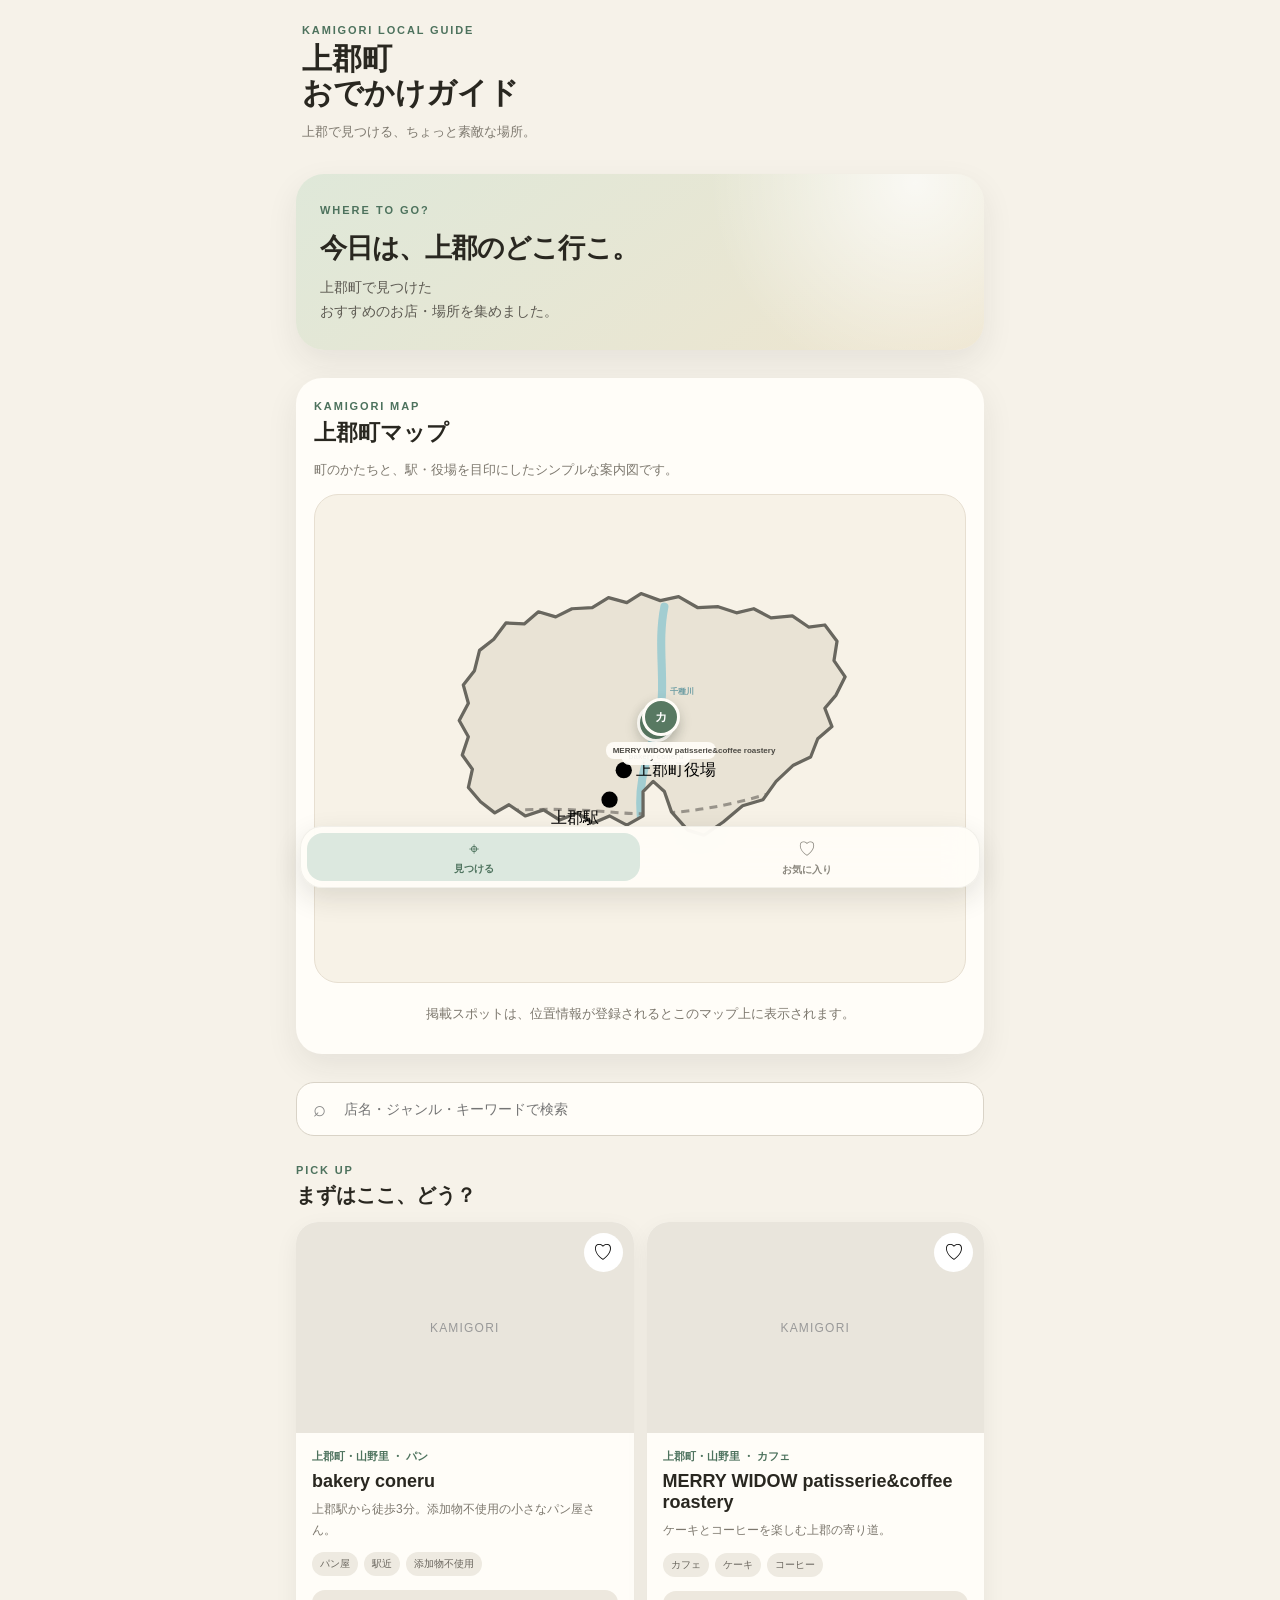
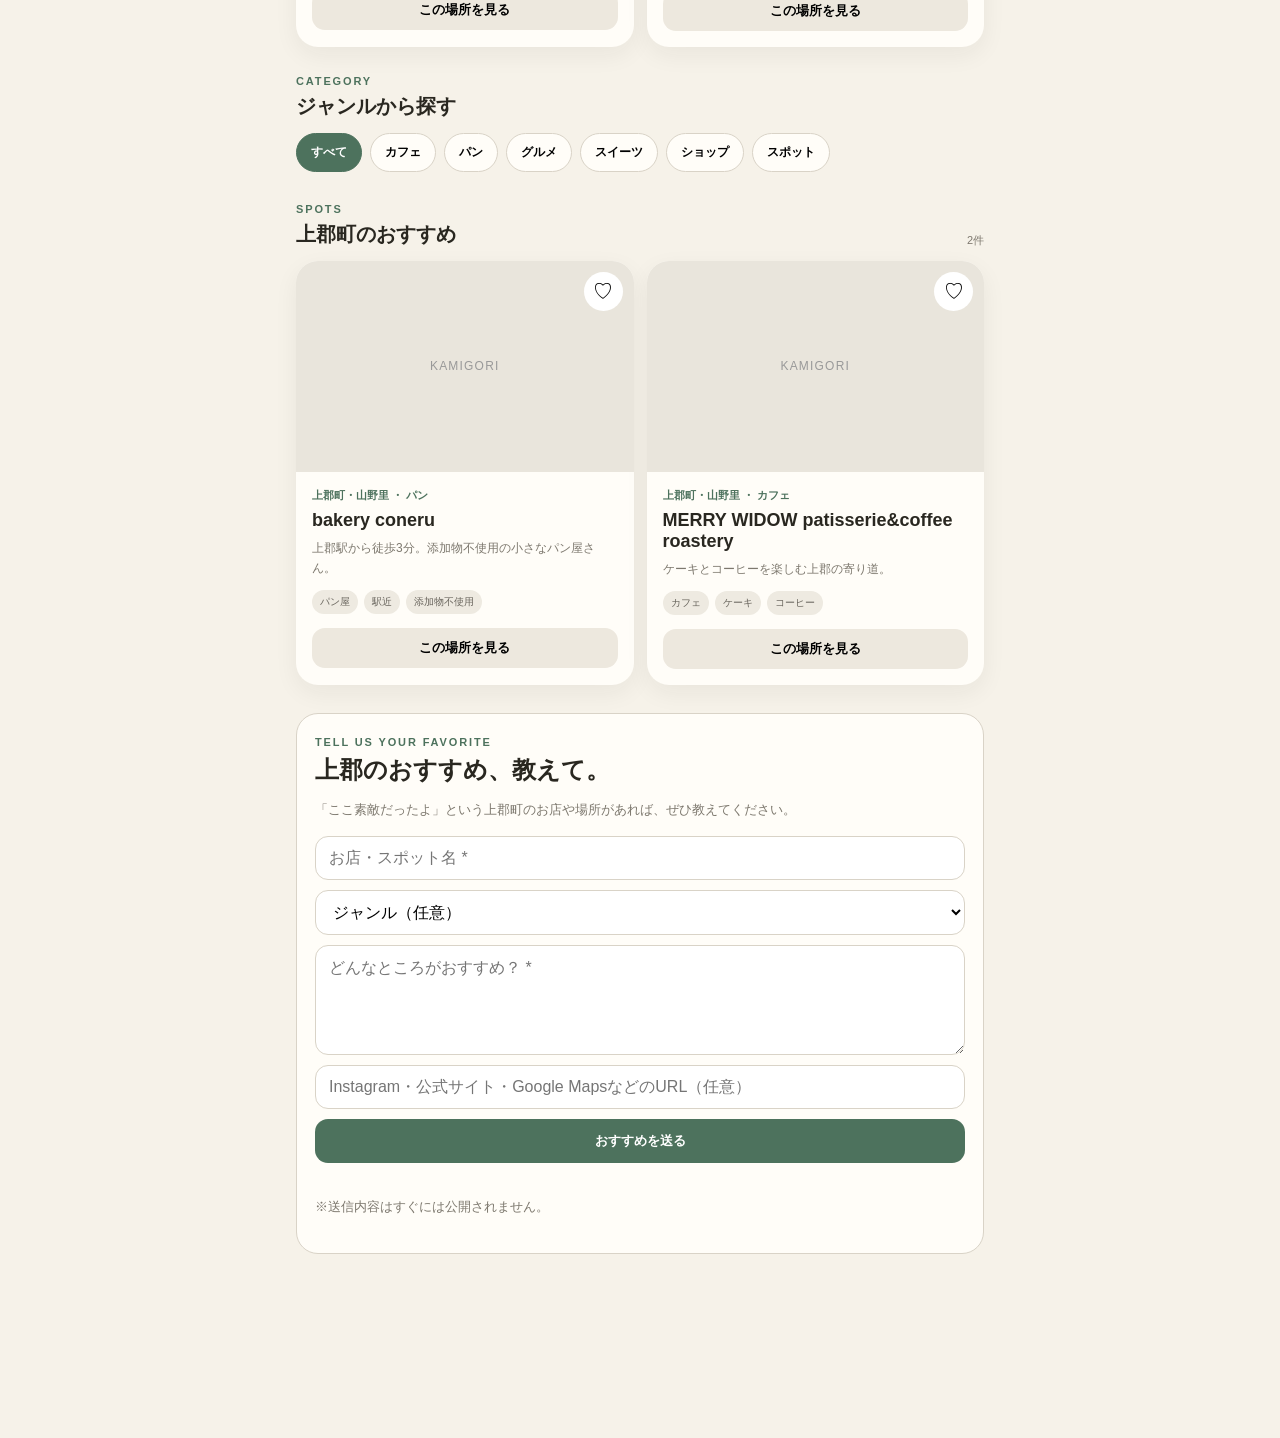
==== commit ebd973da: "Simplify map and adjust station landmark" ====
--- a/index.html
+++ b/index.html
@@ -1 +1 @@
-<!doctype html><html lang="ja"><head><meta charset="utf-8"><meta name="viewport" content="width=device-width,initial-scale=1,viewport-fit=cover"><meta name="theme-color" content="#f6f2e9"><title>上郡町 おでかけガイド</title><meta name="description" content="兵庫県上郡町の素敵なお店やスポットを見つけるローカルガイド"><link rel="manifest" href="manifest.webmanifest"><link rel="stylesheet" href="styles.css"></head><body><div class="app"><header class="top"><div><span class="eyebrow">KAMIGORI LOCAL GUIDE</span><h1>上郡町<br>おでかけガイド</h1><p>上郡で見つける、ちょっと素敵な場所。</p></div></header><main><section class="hero"><div><span>WHERE TO GO?</span><h2>今日は、上郡のどこ行こ。</h2><p>上郡町で見つけた<br>おすすめのお店・場所を集めました。</p></div></section><section class="kamigoriMap"><span class="sectionEyebrow">KAMIGORI AREA MAP</span><h2>地区から見つける</h2><p>町の地域区分をもとに、位置関係が分かるようにシンプルにまとめました。</p><div class="districtMap"><svg viewBox="0 0 640 480" role="img" aria-label="上郡町地区マップ"><defs><clipPath id="kamigoriShape"><path d="M253 112 L273 111 L289 101 L307 106 L321 97 L340 104 L358 100 L377 111 L397 110 L415 116 L432 112 L449 121 L470 119 L486 130 L502 128 L514 144 L511 163 L522 179 L513 197 L502 210 L509 228 L495 240 L488 258 L471 266 L454 282 L441 300 L421 306 L402 322 L383 335 L367 330 L351 312 L344 292 L333 282 L323 292 L323 316 L307 325 L290 316 L274 323 L258 313 L241 320 L225 310 L207 316 L191 305 L177 313 L163 302 L151 288 L155 270 L145 256 L151 238 L142 222 L151 205 L146 187 L157 173 L162 153 L176 142 L188 126 L206 127 L220 115 L237 120 Z"/></clipPath></defs><g clip-path="url(#kamigoriShape)"><rect x="130" y="90" width="400" height="280" class="districtBase"/><path class="district dAkamatsu" data-area="赤松" d="M135 92H292V224L265 245H142Z"/><path class="district dKurii" data-area="鞍居" d="M292 92H525V205L468 223L397 216L345 232L292 214Z"/><path class="district dKoto" data-area="光都" d="M444 92H530V170L490 183L449 163Z"/><path class="district dCentral" data-area="上郡" d="M254 215L325 206L360 231L349 277L300 290L260 267Z"/><path class="district dYamanosato" data-area="山野里" d="M300 277L350 268L401 289L388 335L344 345L303 323Z"/><path class="district dTakata" data-area="高田" d="M142 224L265 230L302 277L302 340H145Z"/><path class="district dFunasaka" data-area="船坂・梨ヶ原" d="M397 216L515 195L516 267L454 310L388 335L398 283L350 268L360 231Z"/><path class="mapRiver" d="M344 110 C336 150 347 187 338 224 C330 253 315 281 322 326"/><path class="mapRail" d="M165 313 C220 307 268 310 301 313 C344 316 392 311 454 292"/></g><path class="townOutline" d="M253 112 L273 111 L289 101 L307 106 L321 97 L340 104 L358 100 L377 111 L397 110 L415 116 L432 112 L449 121 L470 119 L486 130 L502 128 L514 144 L511 163 L522 179 L513 197 L502 210 L509 228 L495 240 L488 258 L471 266 L454 282 L441 300 L421 306 L402 322 L383 335 L367 330 L351 312 L344 292 L333 282 L323 292 L323 316 L307 325 L290 316 L274 323 L258 313 L241 320 L225 310 L207 316 L191 305 L177 313 L163 302 L151 288 L155 270 L145 256 L151 238 L142 222 L151 205 L146 187 L157 173 L162 153 L176 142 L188 126 L206 127 L220 115 L237 120 Z"/><g class="districtLabels"><text x="210" y="175" data-area="赤松">赤松</text><text x="365" y="175" data-area="鞍居">鞍居</text><text x="470" y="137" data-area="光都">光都</text><text x="303" y="250" data-area="上郡">上郡</text><text x="335" y="307" data-area="山野里">山野里</text><text x="215" y="287" data-area="高田">高田</text><text x="423" y="258" data-area="船坂・梨ヶ原">船坂・梨ヶ原</text></g><g class="landmark stationMark"><circle cx="311" cy="313" r="8"/><path d="M306 309h10v7h-10zM308 307h6"/><text x="255" y="337">上郡駅</text></g><g class="landmark townHallMark"><circle cx="319" cy="285" r="8"/><path d="M315 288v-7h8v7M313 289h12M317 283h4"/><text x="331" y="290">上郡町役場</text></g><text x="350" y="196" class="riverLabel">千種川</text></svg><div id="mapPins" class="mapPins"></div></div><div class="districtChips"><button data-area="">ぜんぶ</button><button data-area="上郡">上郡</button><button data-area="山野里">山野里</button><button data-area="高田">高田</button><button data-area="鞍居">鞍居</button><button data-area="赤松">赤松</button><button data-area="船坂">船坂・梨ヶ原</button><button data-area="光都">光都</button></div><p class="mapHint">駅・役場を目印に、地区をタップして周辺のスポットを探せます。</p></section><section class="searchWrap"><span class="searchIcon">⌕</span><input id="search" type="search" placeholder="店名・ジャンル・キーワードで検索"></section><section><div class="sectionHead"><div><span class="sectionEyebrow">PICK UP</span><h2>まずはここ、どう？</h2></div></div><div id="featured" class="featuredGrid"></div></section><section><div class="sectionHead"><div><span class="sectionEyebrow">CATEGORY</span><h2>ジャンルから探す</h2></div></div><div id="genres" class="chips"><button data-genre="" class="chip active">すべて</button><button data-genre="カフェ" class="chip">カフェ</button><button data-genre="パン" class="chip">パン</button><button data-genre="グルメ" class="chip">グルメ</button><button data-genre="スイーツ" class="chip">スイーツ</button><button data-genre="ショップ" class="chip">ショップ</button><button data-genre="スポット" class="chip">スポット</button></div></section><section id="spotSection"><div class="sectionHead"><div><span class="sectionEyebrow">SPOTS</span><h2 id="listTitle">上郡町のおすすめ</h2></div><span id="resultCount" class="resultCount"></span></div><div id="spotList" class="spotGrid"></div><div id="emptyState" class="emptyState hidden"></div></section><section class="recommendBox"><span class="sectionEyebrow">TELL US YOUR FAVORITE</span><h2>上郡のおすすめ、教えて。</h2><p>「ここ素敵だったよ」という上郡町のお店や場所があれば、ぜひ教えてください。</p><form id="recommendForm" class="recommendForm"><input name="spot_name" maxlength="100" placeholder="お店・スポット名 *" required><select name="category"><option value="">ジャンル（任意）</option><option>カフェ</option><option>パン</option><option>グルメ</option><option>スイーツ</option><option>ショップ</option><option>スポット</option><option>その他</option></select><textarea name="recommendation" maxlength="1000" placeholder="どんなところがおすすめ？ *" required></textarea><input name="url" type="url" maxlength="500" placeholder="Instagram・公式サイト・Google MapsなどのURL（任意）"><button id="recommendSubmit" class="recommendSubmit" type="submit">おすすめを送る</button><div id="recommendMsg" class="recommendMsg"></div><p class="privacyNote">※送信内容はすぐには公開されません。</p></form></section></main><nav class="bottom"><button data-tab="discover" class="active"><span>⌖</span><small>見つける</small></button><button data-tab="favorites"><span>♡</span><small>お気に入り</small></button></nav></div><div id="modal" class="modal hidden"><div class="modalBackdrop" data-close-modal></div><article class="modalCard"><button class="modalClose" data-close-modal>×</button><div id="modalContent"></div></article></div><script src="app.js"></script></body></html>+<!doctype html><html lang="ja"><head><meta charset="utf-8"><meta name="viewport" content="width=device-width,initial-scale=1,viewport-fit=cover"><meta name="theme-color" content="#f6f2e9"><title>上郡町 おでかけガイド</title><meta name="description" content="兵庫県上郡町の素敵なお店やスポットを見つけるローカルガイド"><link rel="manifest" href="manifest.webmanifest"><link rel="stylesheet" href="styles.css"></head><body><div class="app"><header class="top"><div><span class="eyebrow">KAMIGORI LOCAL GUIDE</span><h1>上郡町<br>おでかけガイド</h1><p>上郡で見つける、ちょっと素敵な場所。</p></div></header><main><section class="hero"><div><span>WHERE TO GO?</span><h2>今日は、上郡のどこ行こ。</h2><p>上郡町で見つけた<br>おすすめのお店・場所を集めました。</p></div></section><section class="kamigoriMap"><span class="sectionEyebrow">KAMIGORI MAP</span><h2>上郡町マップ</h2><p>町のかたちと、駅・役場を目印にしたシンプルな案内図です。</p><div class="districtMap"><svg viewBox="0 0 640 480" role="img" aria-label="上郡町案内マップ"><defs><clipPath id="kamigoriShape"><path d="M253 112 L273 111 L289 101 L307 106 L321 97 L340 104 L358 100 L377 111 L397 110 L415 116 L432 112 L449 121 L470 119 L486 130 L502 128 L514 144 L511 163 L522 179 L513 197 L502 210 L509 228 L495 240 L488 258 L471 266 L454 282 L441 300 L421 306 L402 322 L383 335 L367 330 L351 312 L344 292 L333 282 L323 292 L323 316 L307 325 L290 316 L274 323 L258 313 L241 320 L225 310 L207 316 L191 305 L177 313 L163 302 L151 288 L155 270 L145 256 L151 238 L142 222 L151 205 L146 187 L157 173 L162 153 L176 142 L188 126 L206 127 L220 115 L237 120 Z"/></clipPath></defs><g clip-path="url(#kamigoriShape)"><rect x="130" y="90" width="400" height="280" class="districtBase"/><path class="mapRiver" d="M344 110 C336 150 347 187 338 224 C330 253 315 281 322 326"/><path class="mapRail" d="M165 313 C220 307 268 310 301 313 C344 316 392 311 454 292"/></g><path class="townOutline" d="M253 112 L273 111 L289 101 L307 106 L321 97 L340 104 L358 100 L377 111 L397 110 L415 116 L432 112 L449 121 L470 119 L486 130 L502 128 L514 144 L511 163 L522 179 L513 197 L502 210 L509 228 L495 240 L488 258 L471 266 L454 282 L441 300 L421 306 L402 322 L383 335 L367 330 L351 312 L344 292 L333 282 L323 292 L323 316 L307 325 L290 316 L274 323 L258 313 L241 320 L225 310 L207 316 L191 305 L177 313 L163 302 L151 288 L155 270 L145 256 L151 238 L142 222 L151 205 L146 187 L157 173 L162 153 L176 142 L188 126 L206 127 L220 115 L237 120 Z"/><g class="landmark stationMark"><circle cx="290" cy="300" r="8"/><path d="M285 296h10v7h-10zM287 294h6"/><text x="232" y="323">上郡駅</text></g><g class="landmark townHallMark"><circle cx="304" cy="271" r="8"/><path d="M300 274v-7h8v7M298 275h12M302 269h4"/><text x="316" y="276">上郡町役場</text></g><text x="350" y="196" class="riverLabel">千種川</text></svg><div id="mapPins" class="mapPins"></div></div><p class="mapHint">掲載スポットは、位置情報が登録されるとこのマップ上に表示されます。</p></section><section class="searchWrap"><span class="searchIcon">⌕</span><input id="search" type="search" placeholder="店名・ジャンル・キーワードで検索"></section><section><div class="sectionHead"><div><span class="sectionEyebrow">PICK UP</span><h2>まずはここ、どう？</h2></div></div><div id="featured" class="featuredGrid"></div></section><section><div class="sectionHead"><div><span class="sectionEyebrow">CATEGORY</span><h2>ジャンルから探す</h2></div></div><div id="genres" class="chips"><button data-genre="" class="chip active">すべて</button><button data-genre="カフェ" class="chip">カフェ</button><button data-genre="パン" class="chip">パン</button><button data-genre="グルメ" class="chip">グルメ</button><button data-genre="スイーツ" class="chip">スイーツ</button><button data-genre="ショップ" class="chip">ショップ</button><button data-genre="スポット" class="chip">スポット</button></div></section><section id="spotSection"><div class="sectionHead"><div><span class="sectionEyebrow">SPOTS</span><h2 id="listTitle">上郡町のおすすめ</h2></div><span id="resultCount" class="resultCount"></span></div><div id="spotList" class="spotGrid"></div><div id="emptyState" class="emptyState hidden"></div></section><section class="recommendBox"><span class="sectionEyebrow">TELL US YOUR FAVORITE</span><h2>上郡のおすすめ、教えて。</h2><p>「ここ素敵だったよ」という上郡町のお店や場所があれば、ぜひ教えてください。</p><form id="recommendForm" class="recommendForm"><input name="spot_name" maxlength="100" placeholder="お店・スポット名 *" required><select name="category"><option value="">ジャンル（任意）</option><option>カフェ</option><option>パン</option><option>グルメ</option><option>スイーツ</option><option>ショップ</option><option>スポット</option><option>その他</option></select><textarea name="recommendation" maxlength="1000" placeholder="どんなところがおすすめ？ *" required></textarea><input name="url" type="url" maxlength="500" placeholder="Instagram・公式サイト・Google MapsなどのURL（任意）"><button id="recommendSubmit" class="recommendSubmit" type="submit">おすすめを送る</button><div id="recommendMsg" class="recommendMsg"></div><p class="privacyNote">※送信内容はすぐには公開されません。</p></form></section></main><nav class="bottom"><button data-tab="discover" class="active"><span>⌖</span><small>見つける</small></button><button data-tab="favorites"><span>♡</span><small>お気に入り</small></button></nav></div><div id="modal" class="modal hidden"><div class="modalBackdrop" data-close-modal></div><article class="modalCard"><button class="modalClose" data-close-modal>×</button><div id="modalContent"></div></article></div><script src="app.js"></script></body></html>
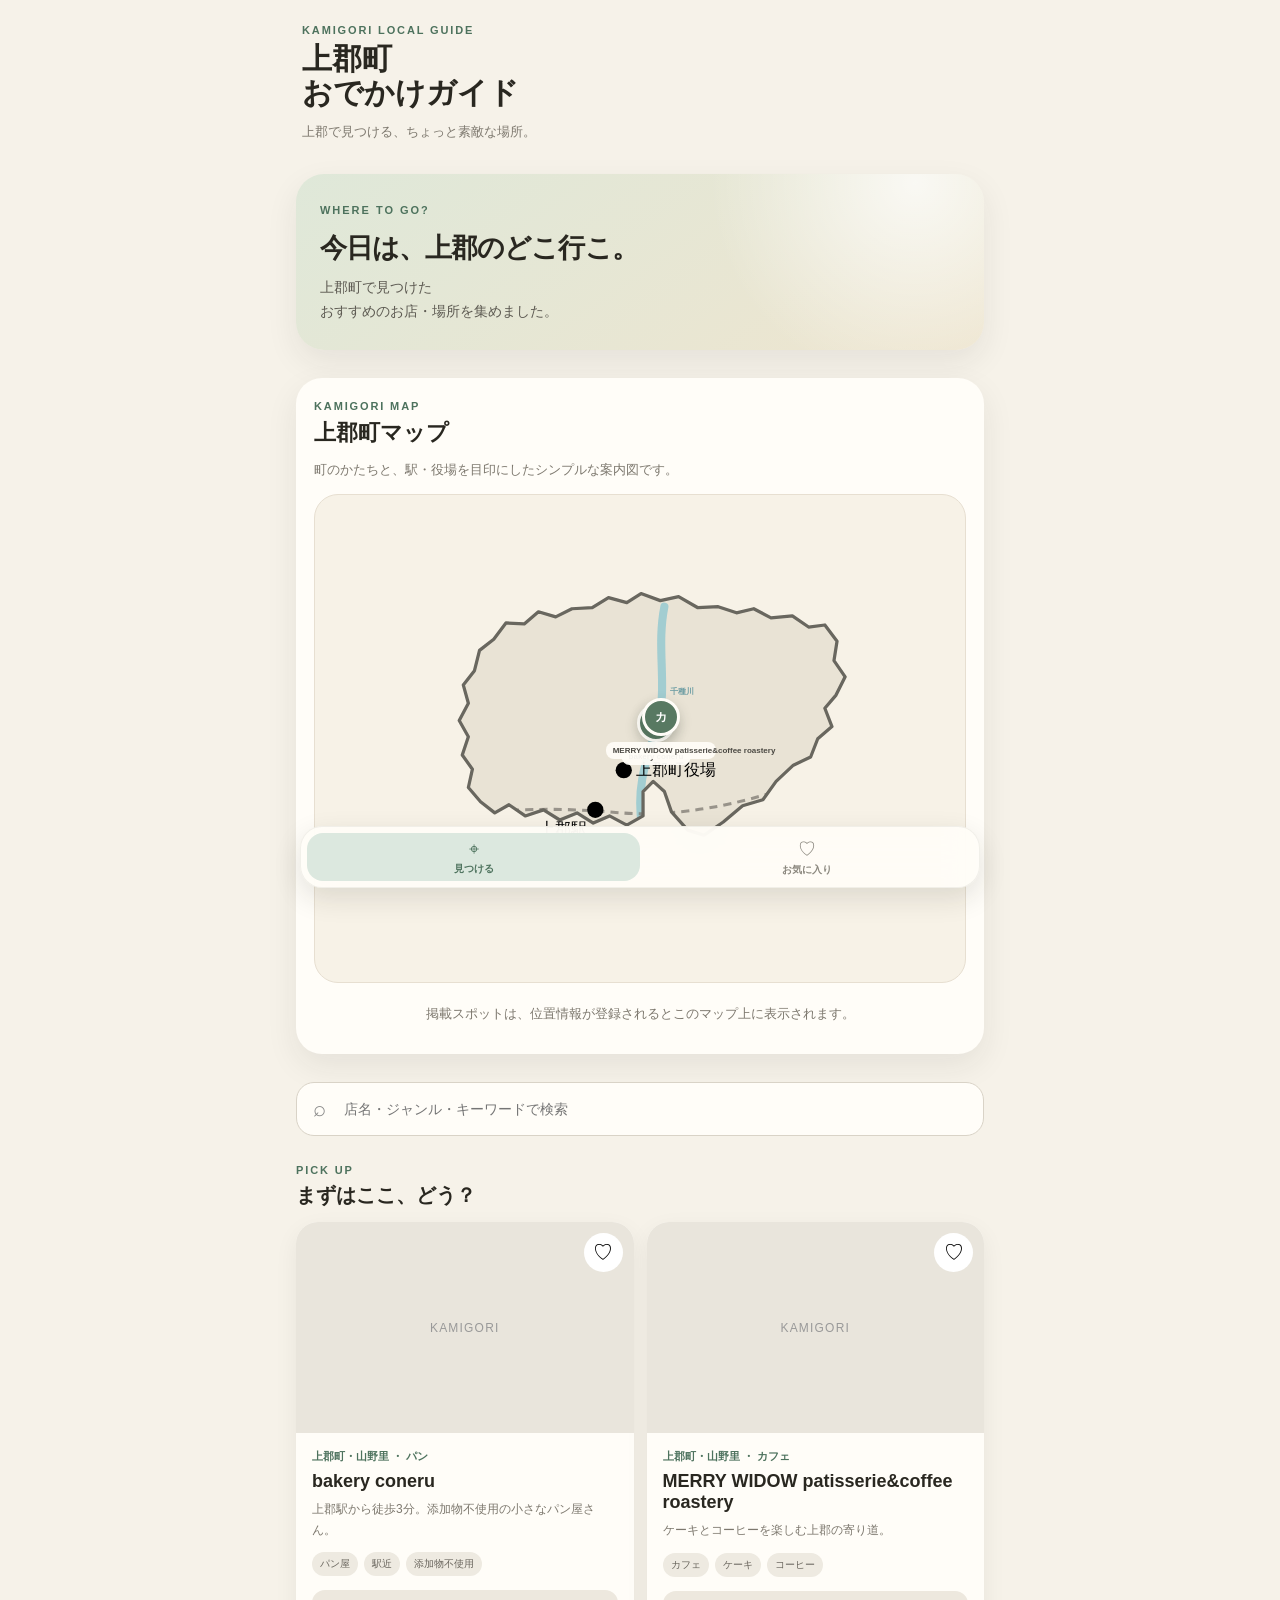
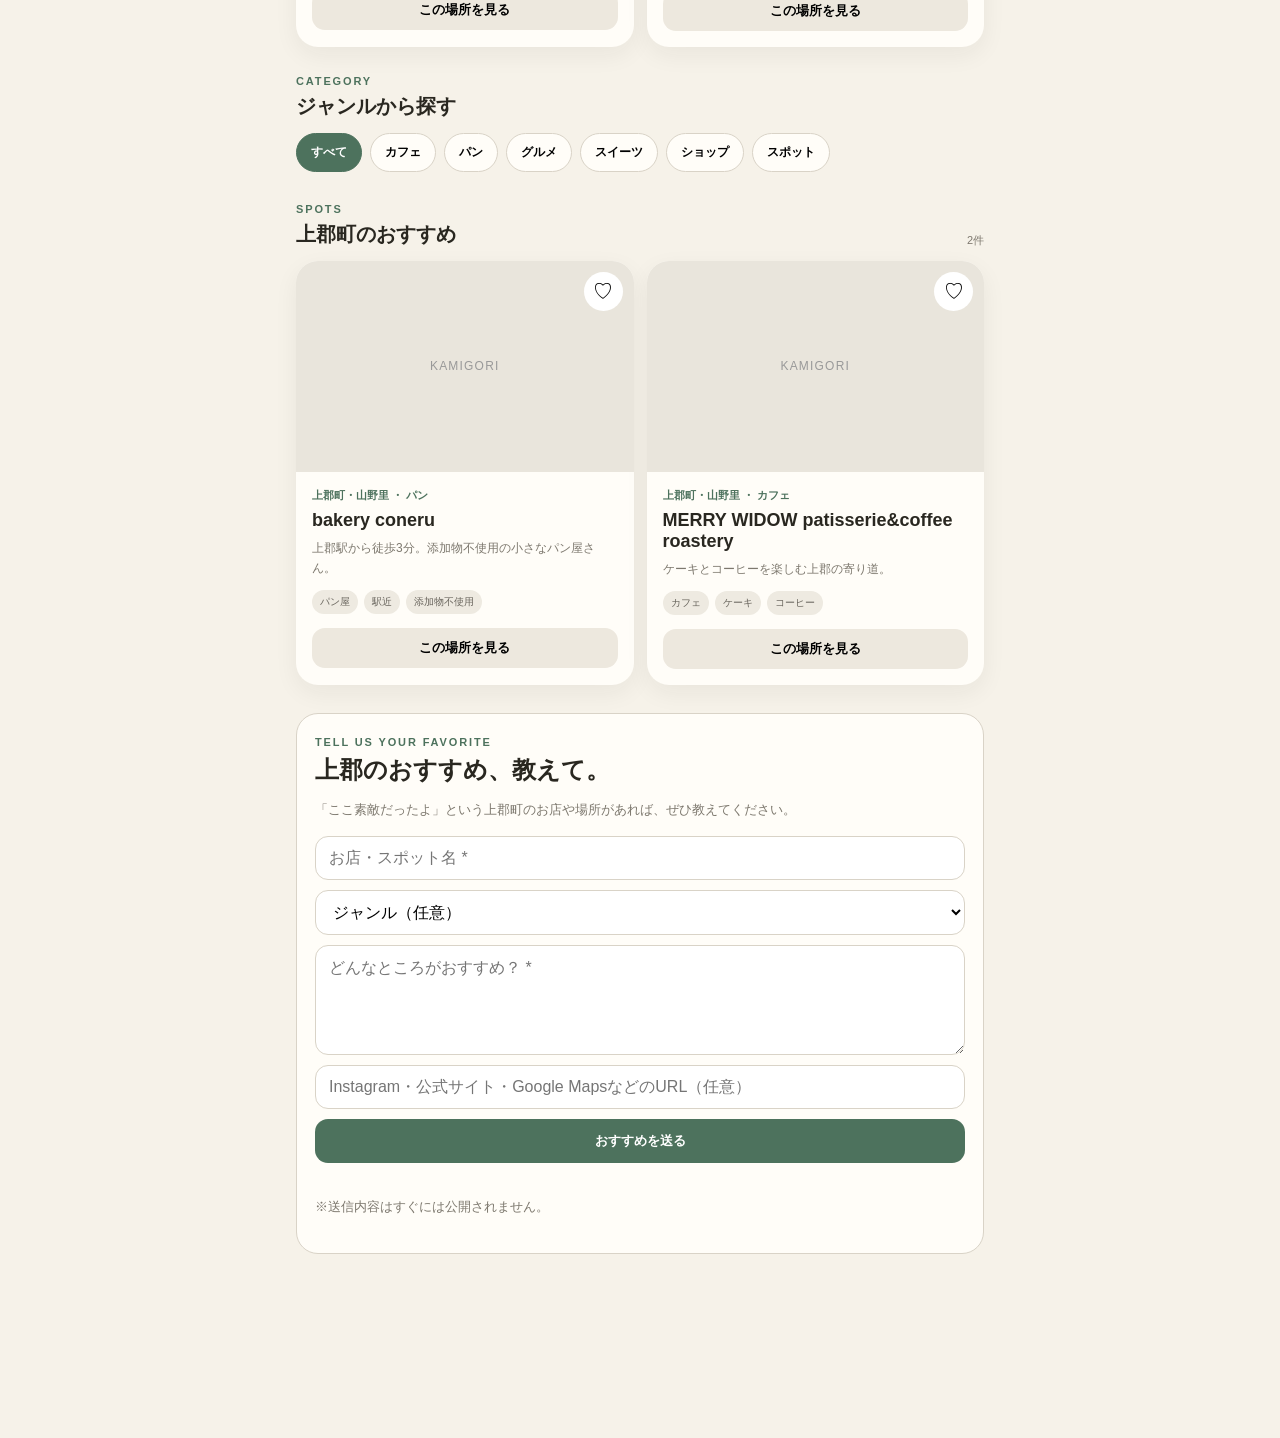
==== commit 9d2c245e: "Align Kamigori Station with railway line" ====
--- a/index.html
+++ b/index.html
@@ -1 +1 @@
-<!doctype html><html lang="ja"><head><meta charset="utf-8"><meta name="viewport" content="width=device-width,initial-scale=1,viewport-fit=cover"><meta name="theme-color" content="#f6f2e9"><title>上郡町 おでかけガイド</title><meta name="description" content="兵庫県上郡町の素敵なお店やスポットを見つけるローカルガイド"><link rel="manifest" href="manifest.webmanifest"><link rel="stylesheet" href="styles.css"></head><body><div class="app"><header class="top"><div><span class="eyebrow">KAMIGORI LOCAL GUIDE</span><h1>上郡町<br>おでかけガイド</h1><p>上郡で見つける、ちょっと素敵な場所。</p></div></header><main><section class="hero"><div><span>WHERE TO GO?</span><h2>今日は、上郡のどこ行こ。</h2><p>上郡町で見つけた<br>おすすめのお店・場所を集めました。</p></div></section><section class="kamigoriMap"><span class="sectionEyebrow">KAMIGORI MAP</span><h2>上郡町マップ</h2><p>町のかたちと、駅・役場を目印にしたシンプルな案内図です。</p><div class="districtMap"><svg viewBox="0 0 640 480" role="img" aria-label="上郡町案内マップ"><defs><clipPath id="kamigoriShape"><path d="M253 112 L273 111 L289 101 L307 106 L321 97 L340 104 L358 100 L377 111 L397 110 L415 116 L432 112 L449 121 L470 119 L486 130 L502 128 L514 144 L511 163 L522 179 L513 197 L502 210 L509 228 L495 240 L488 258 L471 266 L454 282 L441 300 L421 306 L402 322 L383 335 L367 330 L351 312 L344 292 L333 282 L323 292 L323 316 L307 325 L290 316 L274 323 L258 313 L241 320 L225 310 L207 316 L191 305 L177 313 L163 302 L151 288 L155 270 L145 256 L151 238 L142 222 L151 205 L146 187 L157 173 L162 153 L176 142 L188 126 L206 127 L220 115 L237 120 Z"/></clipPath></defs><g clip-path="url(#kamigoriShape)"><rect x="130" y="90" width="400" height="280" class="districtBase"/><path class="mapRiver" d="M344 110 C336 150 347 187 338 224 C330 253 315 281 322 326"/><path class="mapRail" d="M165 313 C220 307 268 310 301 313 C344 316 392 311 454 292"/></g><path class="townOutline" d="M253 112 L273 111 L289 101 L307 106 L321 97 L340 104 L358 100 L377 111 L397 110 L415 116 L432 112 L449 121 L470 119 L486 130 L502 128 L514 144 L511 163 L522 179 L513 197 L502 210 L509 228 L495 240 L488 258 L471 266 L454 282 L441 300 L421 306 L402 322 L383 335 L367 330 L351 312 L344 292 L333 282 L323 292 L323 316 L307 325 L290 316 L274 323 L258 313 L241 320 L225 310 L207 316 L191 305 L177 313 L163 302 L151 288 L155 270 L145 256 L151 238 L142 222 L151 205 L146 187 L157 173 L162 153 L176 142 L188 126 L206 127 L220 115 L237 120 Z"/><g class="landmark stationMark"><circle cx="290" cy="300" r="8"/><path d="M285 296h10v7h-10zM287 294h6"/><text x="232" y="323">上郡駅</text></g><g class="landmark townHallMark"><circle cx="304" cy="271" r="8"/><path d="M300 274v-7h8v7M298 275h12M302 269h4"/><text x="316" y="276">上郡町役場</text></g><text x="350" y="196" class="riverLabel">千種川</text></svg><div id="mapPins" class="mapPins"></div></div><p class="mapHint">掲載スポットは、位置情報が登録されるとこのマップ上に表示されます。</p></section><section class="searchWrap"><span class="searchIcon">⌕</span><input id="search" type="search" placeholder="店名・ジャンル・キーワードで検索"></section><section><div class="sectionHead"><div><span class="sectionEyebrow">PICK UP</span><h2>まずはここ、どう？</h2></div></div><div id="featured" class="featuredGrid"></div></section><section><div class="sectionHead"><div><span class="sectionEyebrow">CATEGORY</span><h2>ジャンルから探す</h2></div></div><div id="genres" class="chips"><button data-genre="" class="chip active">すべて</button><button data-genre="カフェ" class="chip">カフェ</button><button data-genre="パン" class="chip">パン</button><button data-genre="グルメ" class="chip">グルメ</button><button data-genre="スイーツ" class="chip">スイーツ</button><button data-genre="ショップ" class="chip">ショップ</button><button data-genre="スポット" class="chip">スポット</button></div></section><section id="spotSection"><div class="sectionHead"><div><span class="sectionEyebrow">SPOTS</span><h2 id="listTitle">上郡町のおすすめ</h2></div><span id="resultCount" class="resultCount"></span></div><div id="spotList" class="spotGrid"></div><div id="emptyState" class="emptyState hidden"></div></section><section class="recommendBox"><span class="sectionEyebrow">TELL US YOUR FAVORITE</span><h2>上郡のおすすめ、教えて。</h2><p>「ここ素敵だったよ」という上郡町のお店や場所があれば、ぜひ教えてください。</p><form id="recommendForm" class="recommendForm"><input name="spot_name" maxlength="100" placeholder="お店・スポット名 *" required><select name="category"><option value="">ジャンル（任意）</option><option>カフェ</option><option>パン</option><option>グルメ</option><option>スイーツ</option><option>ショップ</option><option>スポット</option><option>その他</option></select><textarea name="recommendation" maxlength="1000" placeholder="どんなところがおすすめ？ *" required></textarea><input name="url" type="url" maxlength="500" placeholder="Instagram・公式サイト・Google MapsなどのURL（任意）"><button id="recommendSubmit" class="recommendSubmit" type="submit">おすすめを送る</button><div id="recommendMsg" class="recommendMsg"></div><p class="privacyNote">※送信内容はすぐには公開されません。</p></form></section></main><nav class="bottom"><button data-tab="discover" class="active"><span>⌖</span><small>見つける</small></button><button data-tab="favorites"><span>♡</span><small>お気に入り</small></button></nav></div><div id="modal" class="modal hidden"><div class="modalBackdrop" data-close-modal></div><article class="modalCard"><button class="modalClose" data-close-modal>×</button><div id="modalContent"></div></article></div><script src="app.js"></script></body></html>+<!doctype html><html lang="ja"><head><meta charset="utf-8"><meta name="viewport" content="width=device-width,initial-scale=1,viewport-fit=cover"><meta name="theme-color" content="#f6f2e9"><title>上郡町 おでかけガイド</title><meta name="description" content="兵庫県上郡町の素敵なお店やスポットを見つけるローカルガイド"><link rel="manifest" href="manifest.webmanifest"><link rel="stylesheet" href="styles.css"></head><body><div class="app"><header class="top"><div><span class="eyebrow">KAMIGORI LOCAL GUIDE</span><h1>上郡町<br>おでかけガイド</h1><p>上郡で見つける、ちょっと素敵な場所。</p></div></header><main><section class="hero"><div><span>WHERE TO GO?</span><h2>今日は、上郡のどこ行こ。</h2><p>上郡町で見つけた<br>おすすめのお店・場所を集めました。</p></div></section><section class="kamigoriMap"><span class="sectionEyebrow">KAMIGORI MAP</span><h2>上郡町マップ</h2><p>町のかたちと、駅・役場を目印にしたシンプルな案内図です。</p><div class="districtMap"><svg viewBox="0 0 640 480" role="img" aria-label="上郡町案内マップ"><defs><clipPath id="kamigoriShape"><path d="M253 112 L273 111 L289 101 L307 106 L321 97 L340 104 L358 100 L377 111 L397 110 L415 116 L432 112 L449 121 L470 119 L486 130 L502 128 L514 144 L511 163 L522 179 L513 197 L502 210 L509 228 L495 240 L488 258 L471 266 L454 282 L441 300 L421 306 L402 322 L383 335 L367 330 L351 312 L344 292 L333 282 L323 292 L323 316 L307 325 L290 316 L274 323 L258 313 L241 320 L225 310 L207 316 L191 305 L177 313 L163 302 L151 288 L155 270 L145 256 L151 238 L142 222 L151 205 L146 187 L157 173 L162 153 L176 142 L188 126 L206 127 L220 115 L237 120 Z"/></clipPath></defs><g clip-path="url(#kamigoriShape)"><rect x="130" y="90" width="400" height="280" class="districtBase"/><path class="mapRiver" d="M344 110 C336 150 347 187 338 224 C330 253 315 281 322 326"/><path class="mapRail" d="M165 313 C220 307 268 310 301 313 C344 316 392 311 454 292"/></g><path class="townOutline" d="M253 112 L273 111 L289 101 L307 106 L321 97 L340 104 L358 100 L377 111 L397 110 L415 116 L432 112 L449 121 L470 119 L486 130 L502 128 L514 144 L511 163 L522 179 L513 197 L502 210 L509 228 L495 240 L488 258 L471 266 L454 282 L441 300 L421 306 L402 322 L383 335 L367 330 L351 312 L344 292 L333 282 L323 292 L323 316 L307 325 L290 316 L274 323 L258 313 L241 320 L225 310 L207 316 L191 305 L177 313 L163 302 L151 288 L155 270 L145 256 L151 238 L142 222 L151 205 L146 187 L157 173 L162 153 L176 142 L188 126 L206 127 L220 115 L237 120 Z"/><g class="landmark stationMark"><circle cx="276" cy="310" r="8"/><path d="M271 306h10v7h-10zM273 304h6"/><text x="221" y="334">上郡駅</text></g><g class="landmark townHallMark"><circle cx="304" cy="271" r="8"/><path d="M300 274v-7h8v7M298 275h12M302 269h4"/><text x="316" y="276">上郡町役場</text></g><text x="350" y="196" class="riverLabel">千種川</text></svg><div id="mapPins" class="mapPins"></div></div><p class="mapHint">掲載スポットは、位置情報が登録されるとこのマップ上に表示されます。</p></section><section class="searchWrap"><span class="searchIcon">⌕</span><input id="search" type="search" placeholder="店名・ジャンル・キーワードで検索"></section><section><div class="sectionHead"><div><span class="sectionEyebrow">PICK UP</span><h2>まずはここ、どう？</h2></div></div><div id="featured" class="featuredGrid"></div></section><section><div class="sectionHead"><div><span class="sectionEyebrow">CATEGORY</span><h2>ジャンルから探す</h2></div></div><div id="genres" class="chips"><button data-genre="" class="chip active">すべて</button><button data-genre="カフェ" class="chip">カフェ</button><button data-genre="パン" class="chip">パン</button><button data-genre="グルメ" class="chip">グルメ</button><button data-genre="スイーツ" class="chip">スイーツ</button><button data-genre="ショップ" class="chip">ショップ</button><button data-genre="スポット" class="chip">スポット</button></div></section><section id="spotSection"><div class="sectionHead"><div><span class="sectionEyebrow">SPOTS</span><h2 id="listTitle">上郡町のおすすめ</h2></div><span id="resultCount" class="resultCount"></span></div><div id="spotList" class="spotGrid"></div><div id="emptyState" class="emptyState hidden"></div></section><section class="recommendBox"><span class="sectionEyebrow">TELL US YOUR FAVORITE</span><h2>上郡のおすすめ、教えて。</h2><p>「ここ素敵だったよ」という上郡町のお店や場所があれば、ぜひ教えてください。</p><form id="recommendForm" class="recommendForm"><input name="spot_name" maxlength="100" placeholder="お店・スポット名 *" required><select name="category"><option value="">ジャンル（任意）</option><option>カフェ</option><option>パン</option><option>グルメ</option><option>スイーツ</option><option>ショップ</option><option>スポット</option><option>その他</option></select><textarea name="recommendation" maxlength="1000" placeholder="どんなところがおすすめ？ *" required></textarea><input name="url" type="url" maxlength="500" placeholder="Instagram・公式サイト・Google MapsなどのURL（任意）"><button id="recommendSubmit" class="recommendSubmit" type="submit">おすすめを送る</button><div id="recommendMsg" class="recommendMsg"></div><p class="privacyNote">※送信内容はすぐには公開されません。</p></form></section></main><nav class="bottom"><button data-tab="discover" class="active"><span>⌖</span><small>見つける</small></button><button data-tab="favorites"><span>♡</span><small>お気に入り</small></button></nav></div><div id="modal" class="modal hidden"><div class="modalBackdrop" data-close-modal></div><article class="modalCard"><button class="modalClose" data-close-modal>×</button><div id="modalContent"></div></article></div><script src="app.js"></script></body></html>
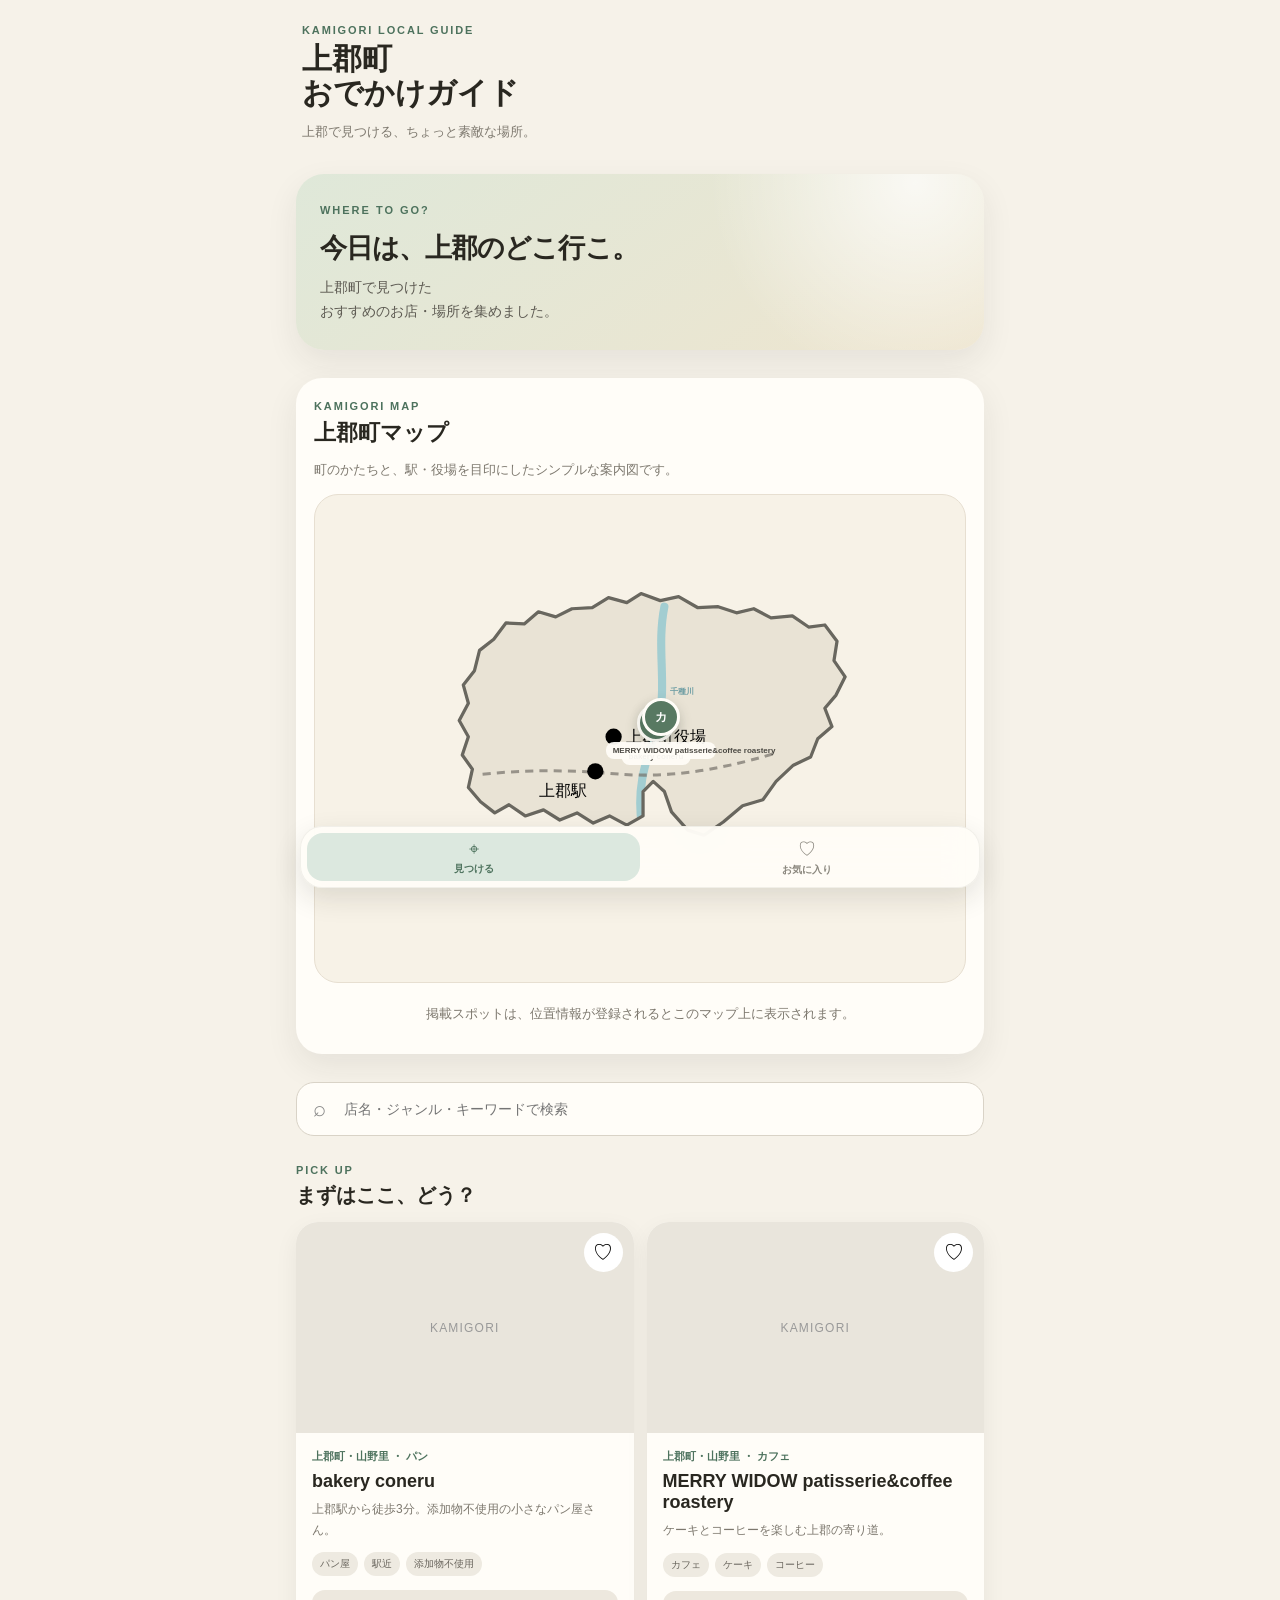
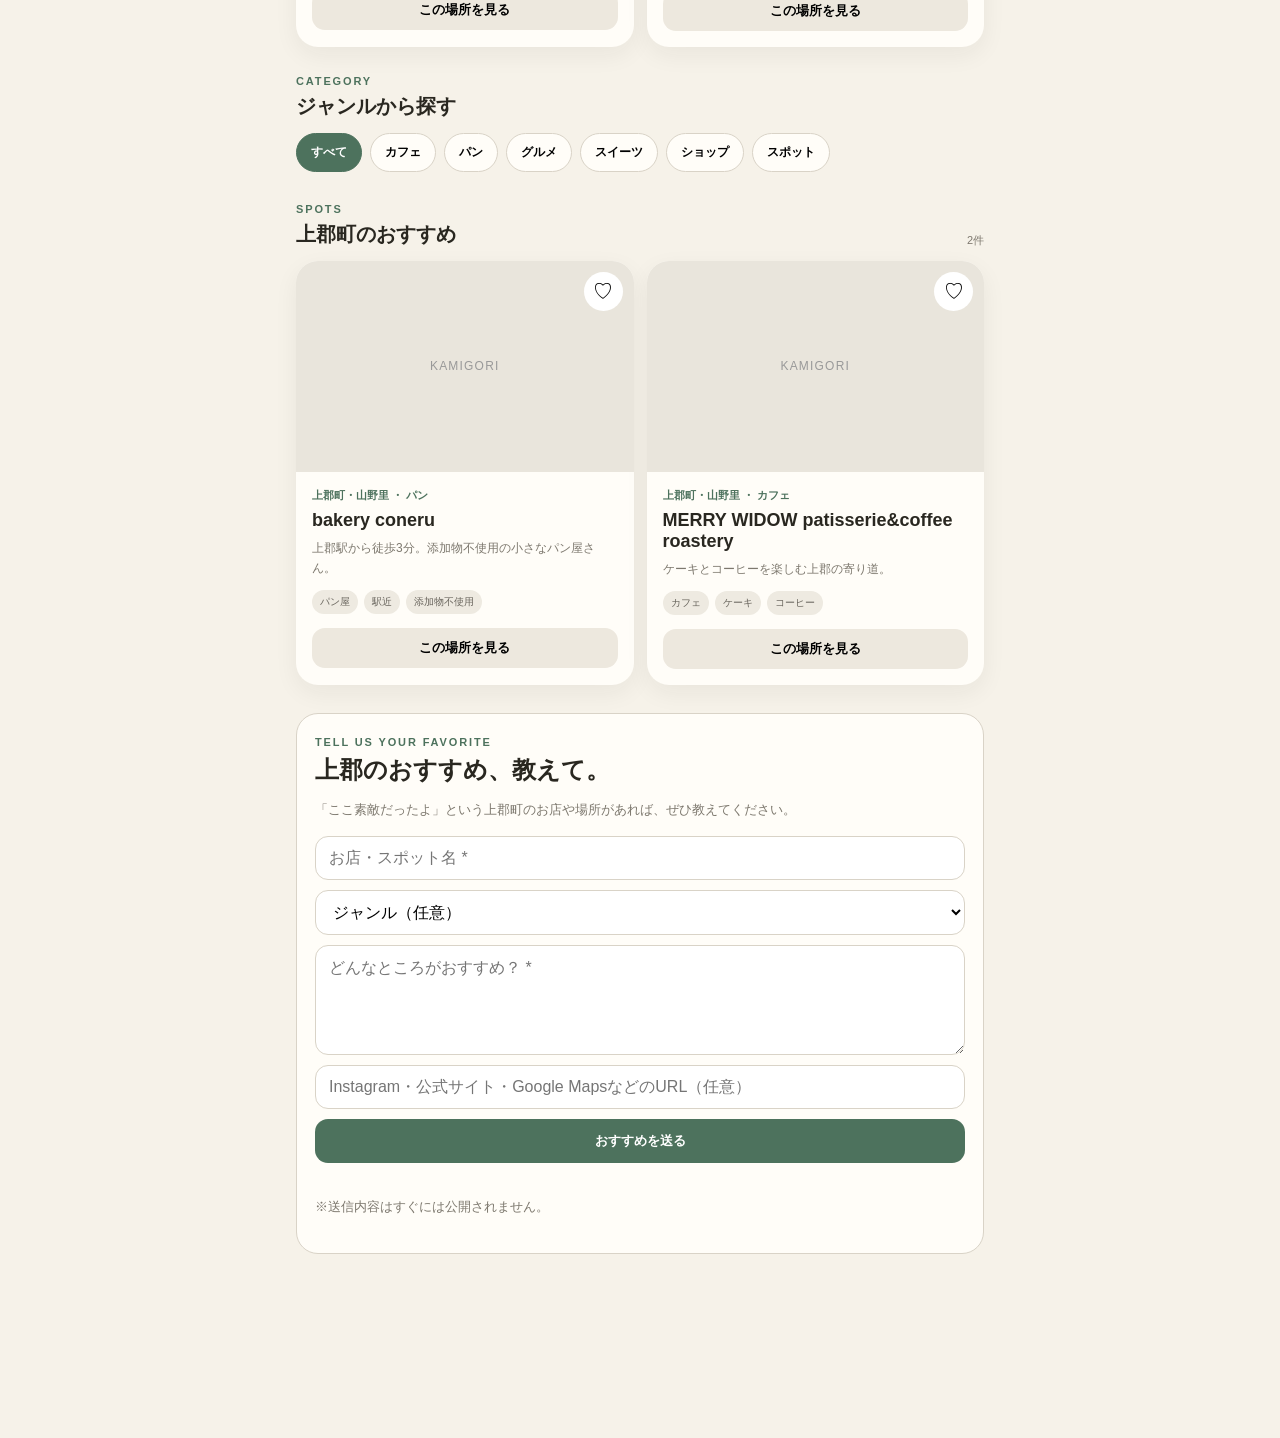
==== commit 8e9a613c: "Move railway, station and town hall north" ====
--- a/index.html
+++ b/index.html
@@ -1 +1 @@
-<!doctype html><html lang="ja"><head><meta charset="utf-8"><meta name="viewport" content="width=device-width,initial-scale=1,viewport-fit=cover"><meta name="theme-color" content="#f6f2e9"><title>上郡町 おでかけガイド</title><meta name="description" content="兵庫県上郡町の素敵なお店やスポットを見つけるローカルガイド"><link rel="manifest" href="manifest.webmanifest"><link rel="stylesheet" href="styles.css"></head><body><div class="app"><header class="top"><div><span class="eyebrow">KAMIGORI LOCAL GUIDE</span><h1>上郡町<br>おでかけガイド</h1><p>上郡で見つける、ちょっと素敵な場所。</p></div></header><main><section class="hero"><div><span>WHERE TO GO?</span><h2>今日は、上郡のどこ行こ。</h2><p>上郡町で見つけた<br>おすすめのお店・場所を集めました。</p></div></section><section class="kamigoriMap"><span class="sectionEyebrow">KAMIGORI MAP</span><h2>上郡町マップ</h2><p>町のかたちと、駅・役場を目印にしたシンプルな案内図です。</p><div class="districtMap"><svg viewBox="0 0 640 480" role="img" aria-label="上郡町案内マップ"><defs><clipPath id="kamigoriShape"><path d="M253 112 L273 111 L289 101 L307 106 L321 97 L340 104 L358 100 L377 111 L397 110 L415 116 L432 112 L449 121 L470 119 L486 130 L502 128 L514 144 L511 163 L522 179 L513 197 L502 210 L509 228 L495 240 L488 258 L471 266 L454 282 L441 300 L421 306 L402 322 L383 335 L367 330 L351 312 L344 292 L333 282 L323 292 L323 316 L307 325 L290 316 L274 323 L258 313 L241 320 L225 310 L207 316 L191 305 L177 313 L163 302 L151 288 L155 270 L145 256 L151 238 L142 222 L151 205 L146 187 L157 173 L162 153 L176 142 L188 126 L206 127 L220 115 L237 120 Z"/></clipPath></defs><g clip-path="url(#kamigoriShape)"><rect x="130" y="90" width="400" height="280" class="districtBase"/><path class="mapRiver" d="M344 110 C336 150 347 187 338 224 C330 253 315 281 322 326"/><path class="mapRail" d="M165 313 C220 307 268 310 301 313 C344 316 392 311 454 292"/></g><path class="townOutline" d="M253 112 L273 111 L289 101 L307 106 L321 97 L340 104 L358 100 L377 111 L397 110 L415 116 L432 112 L449 121 L470 119 L486 130 L502 128 L514 144 L511 163 L522 179 L513 197 L502 210 L509 228 L495 240 L488 258 L471 266 L454 282 L441 300 L421 306 L402 322 L383 335 L367 330 L351 312 L344 292 L333 282 L323 292 L323 316 L307 325 L290 316 L274 323 L258 313 L241 320 L225 310 L207 316 L191 305 L177 313 L163 302 L151 288 L155 270 L145 256 L151 238 L142 222 L151 205 L146 187 L157 173 L162 153 L176 142 L188 126 L206 127 L220 115 L237 120 Z"/><g class="landmark stationMark"><circle cx="276" cy="310" r="8"/><path d="M271 306h10v7h-10zM273 304h6"/><text x="221" y="334">上郡駅</text></g><g class="landmark townHallMark"><circle cx="304" cy="271" r="8"/><path d="M300 274v-7h8v7M298 275h12M302 269h4"/><text x="316" y="276">上郡町役場</text></g><text x="350" y="196" class="riverLabel">千種川</text></svg><div id="mapPins" class="mapPins"></div></div><p class="mapHint">掲載スポットは、位置情報が登録されるとこのマップ上に表示されます。</p></section><section class="searchWrap"><span class="searchIcon">⌕</span><input id="search" type="search" placeholder="店名・ジャンル・キーワードで検索"></section><section><div class="sectionHead"><div><span class="sectionEyebrow">PICK UP</span><h2>まずはここ、どう？</h2></div></div><div id="featured" class="featuredGrid"></div></section><section><div class="sectionHead"><div><span class="sectionEyebrow">CATEGORY</span><h2>ジャンルから探す</h2></div></div><div id="genres" class="chips"><button data-genre="" class="chip active">すべて</button><button data-genre="カフェ" class="chip">カフェ</button><button data-genre="パン" class="chip">パン</button><button data-genre="グルメ" class="chip">グルメ</button><button data-genre="スイーツ" class="chip">スイーツ</button><button data-genre="ショップ" class="chip">ショップ</button><button data-genre="スポット" class="chip">スポット</button></div></section><section id="spotSection"><div class="sectionHead"><div><span class="sectionEyebrow">SPOTS</span><h2 id="listTitle">上郡町のおすすめ</h2></div><span id="resultCount" class="resultCount"></span></div><div id="spotList" class="spotGrid"></div><div id="emptyState" class="emptyState hidden"></div></section><section class="recommendBox"><span class="sectionEyebrow">TELL US YOUR FAVORITE</span><h2>上郡のおすすめ、教えて。</h2><p>「ここ素敵だったよ」という上郡町のお店や場所があれば、ぜひ教えてください。</p><form id="recommendForm" class="recommendForm"><input name="spot_name" maxlength="100" placeholder="お店・スポット名 *" required><select name="category"><option value="">ジャンル（任意）</option><option>カフェ</option><option>パン</option><option>グルメ</option><option>スイーツ</option><option>ショップ</option><option>スポット</option><option>その他</option></select><textarea name="recommendation" maxlength="1000" placeholder="どんなところがおすすめ？ *" required></textarea><input name="url" type="url" maxlength="500" placeholder="Instagram・公式サイト・Google MapsなどのURL（任意）"><button id="recommendSubmit" class="recommendSubmit" type="submit">おすすめを送る</button><div id="recommendMsg" class="recommendMsg"></div><p class="privacyNote">※送信内容はすぐには公開されません。</p></form></section></main><nav class="bottom"><button data-tab="discover" class="active"><span>⌖</span><small>見つける</small></button><button data-tab="favorites"><span>♡</span><small>お気に入り</small></button></nav></div><div id="modal" class="modal hidden"><div class="modalBackdrop" data-close-modal></div><article class="modalCard"><button class="modalClose" data-close-modal>×</button><div id="modalContent"></div></article></div><script src="app.js"></script></body></html>+<!doctype html><html lang="ja"><head><meta charset="utf-8"><meta name="viewport" content="width=device-width,initial-scale=1,viewport-fit=cover"><meta name="theme-color" content="#f6f2e9"><title>上郡町 おでかけガイド</title><meta name="description" content="兵庫県上郡町の素敵なお店やスポットを見つけるローカルガイド"><link rel="manifest" href="manifest.webmanifest"><link rel="stylesheet" href="styles.css"></head><body><div class="app"><header class="top"><div><span class="eyebrow">KAMIGORI LOCAL GUIDE</span><h1>上郡町<br>おでかけガイド</h1><p>上郡で見つける、ちょっと素敵な場所。</p></div></header><main><section class="hero"><div><span>WHERE TO GO?</span><h2>今日は、上郡のどこ行こ。</h2><p>上郡町で見つけた<br>おすすめのお店・場所を集めました。</p></div></section><section class="kamigoriMap"><span class="sectionEyebrow">KAMIGORI MAP</span><h2>上郡町マップ</h2><p>町のかたちと、駅・役場を目印にしたシンプルな案内図です。</p><div class="districtMap"><svg viewBox="0 0 640 480" role="img" aria-label="上郡町案内マップ"><defs><clipPath id="kamigoriShape"><path d="M253 112 L273 111 L289 101 L307 106 L321 97 L340 104 L358 100 L377 111 L397 110 L415 116 L432 112 L449 121 L470 119 L486 130 L502 128 L514 144 L511 163 L522 179 L513 197 L502 210 L509 228 L495 240 L488 258 L471 266 L454 282 L441 300 L421 306 L402 322 L383 335 L367 330 L351 312 L344 292 L333 282 L323 292 L323 316 L307 325 L290 316 L274 323 L258 313 L241 320 L225 310 L207 316 L191 305 L177 313 L163 302 L151 288 L155 270 L145 256 L151 238 L142 222 L151 205 L146 187 L157 173 L162 153 L176 142 L188 126 L206 127 L220 115 L237 120 Z"/></clipPath></defs><g clip-path="url(#kamigoriShape)"><rect x="130" y="90" width="400" height="280" class="districtBase"/><path class="mapRiver" d="M344 110 C336 150 347 187 338 224 C330 253 315 281 322 326"/><path class="mapRail" d="M165 275 C220 269 268 272 301 275 C344 278 392 273 454 254"/></g><path class="townOutline" d="M253 112 L273 111 L289 101 L307 106 L321 97 L340 104 L358 100 L377 111 L397 110 L415 116 L432 112 L449 121 L470 119 L486 130 L502 128 L514 144 L511 163 L522 179 L513 197 L502 210 L509 228 L495 240 L488 258 L471 266 L454 282 L441 300 L421 306 L402 322 L383 335 L367 330 L351 312 L344 292 L333 282 L323 292 L323 316 L307 325 L290 316 L274 323 L258 313 L241 320 L225 310 L207 316 L191 305 L177 313 L163 302 L151 288 L155 270 L145 256 L151 238 L142 222 L151 205 L146 187 L157 173 L162 153 L176 142 L188 126 L206 127 L220 115 L237 120 Z"/><g class="landmark stationMark"><circle cx="276" cy="272" r="8"/><path d="M271 268h10v7h-10zM273 266h6"/><text x="221" y="296">上郡駅</text></g><g class="landmark townHallMark"><circle cx="294" cy="238" r="8"/><path d="M290 241v-7h8v7M288 242h12M292 236h4"/><text x="306" y="243">上郡町役場</text></g><text x="350" y="196" class="riverLabel">千種川</text></svg><div id="mapPins" class="mapPins"></div></div><p class="mapHint">掲載スポットは、位置情報が登録されるとこのマップ上に表示されます。</p></section><section class="searchWrap"><span class="searchIcon">⌕</span><input id="search" type="search" placeholder="店名・ジャンル・キーワードで検索"></section><section><div class="sectionHead"><div><span class="sectionEyebrow">PICK UP</span><h2>まずはここ、どう？</h2></div></div><div id="featured" class="featuredGrid"></div></section><section><div class="sectionHead"><div><span class="sectionEyebrow">CATEGORY</span><h2>ジャンルから探す</h2></div></div><div id="genres" class="chips"><button data-genre="" class="chip active">すべて</button><button data-genre="カフェ" class="chip">カフェ</button><button data-genre="パン" class="chip">パン</button><button data-genre="グルメ" class="chip">グルメ</button><button data-genre="スイーツ" class="chip">スイーツ</button><button data-genre="ショップ" class="chip">ショップ</button><button data-genre="スポット" class="chip">スポット</button></div></section><section id="spotSection"><div class="sectionHead"><div><span class="sectionEyebrow">SPOTS</span><h2 id="listTitle">上郡町のおすすめ</h2></div><span id="resultCount" class="resultCount"></span></div><div id="spotList" class="spotGrid"></div><div id="emptyState" class="emptyState hidden"></div></section><section class="recommendBox"><span class="sectionEyebrow">TELL US YOUR FAVORITE</span><h2>上郡のおすすめ、教えて。</h2><p>「ここ素敵だったよ」という上郡町のお店や場所があれば、ぜひ教えてください。</p><form id="recommendForm" class="recommendForm"><input name="spot_name" maxlength="100" placeholder="お店・スポット名 *" required><select name="category"><option value="">ジャンル（任意）</option><option>カフェ</option><option>パン</option><option>グルメ</option><option>スイーツ</option><option>ショップ</option><option>スポット</option><option>その他</option></select><textarea name="recommendation" maxlength="1000" placeholder="どんなところがおすすめ？ *" required></textarea><input name="url" type="url" maxlength="500" placeholder="Instagram・公式サイト・Google MapsなどのURL（任意）"><button id="recommendSubmit" class="recommendSubmit" type="submit">おすすめを送る</button><div id="recommendMsg" class="recommendMsg"></div><p class="privacyNote">※送信内容はすぐには公開されません。</p></form></section></main><nav class="bottom"><button data-tab="discover" class="active"><span>⌖</span><small>見つける</small></button><button data-tab="favorites"><span>♡</span><small>お気に入り</small></button></nav></div><div id="modal" class="modal hidden"><div class="modalBackdrop" data-close-modal></div><article class="modalCard"><button class="modalClose" data-close-modal>×</button><div id="modalContent"></div></article></div><script src="app.js"></script></body></html>
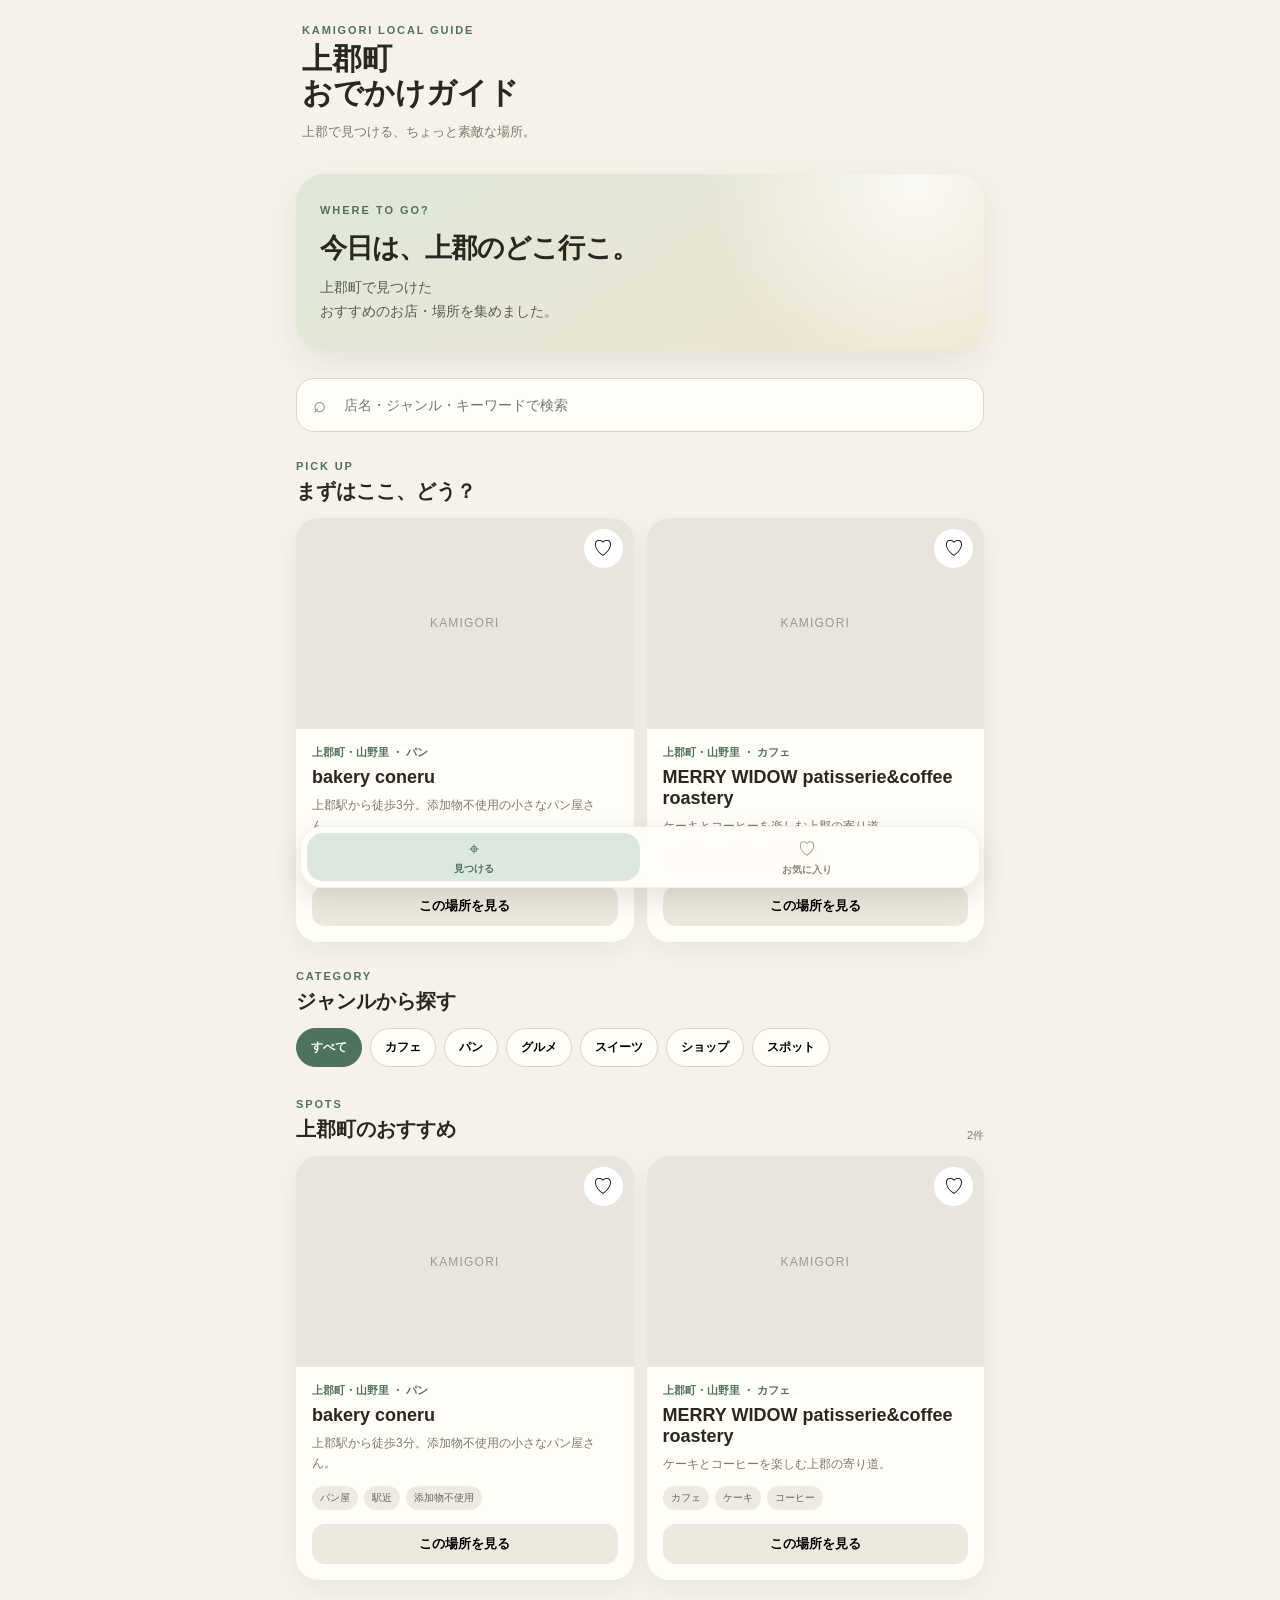
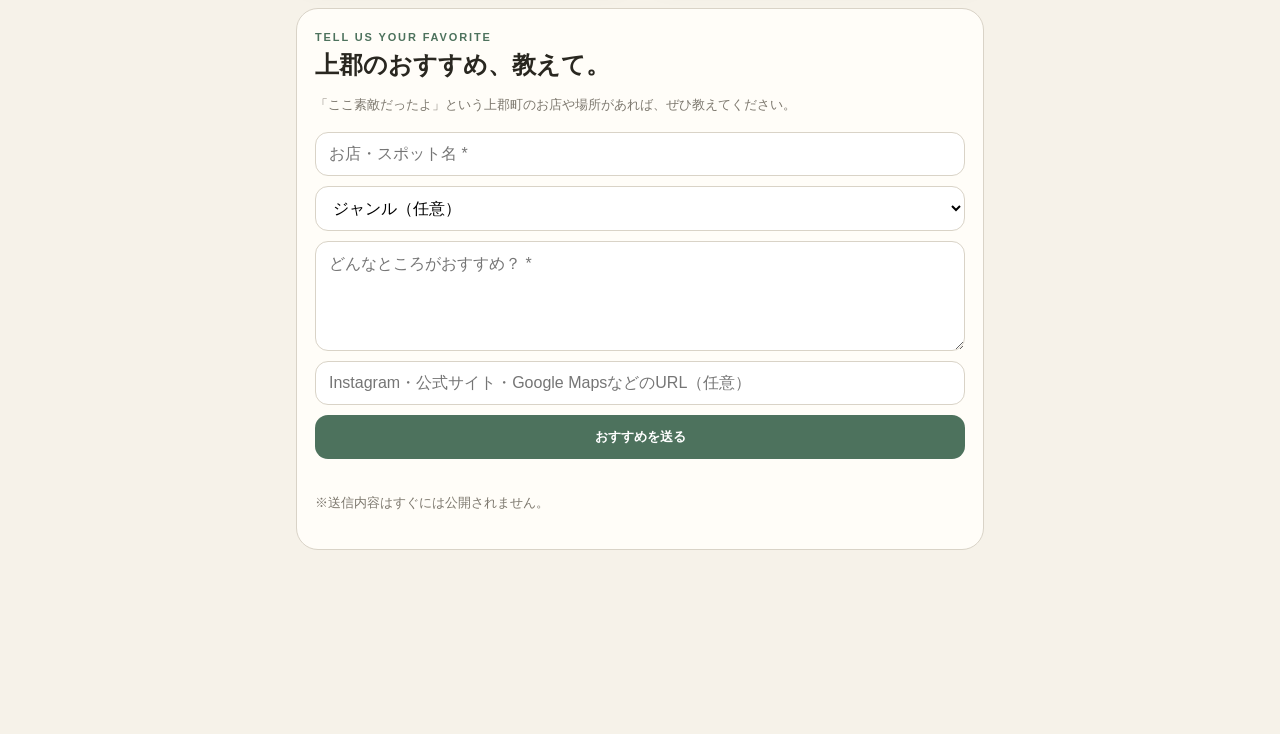
==== commit ad1caa77: "Remove map section from Kamigori guide" ====
--- a/index.html
+++ b/index.html
@@ -1 +1 @@
-<!doctype html><html lang="ja"><head><meta charset="utf-8"><meta name="viewport" content="width=device-width,initial-scale=1,viewport-fit=cover"><meta name="theme-color" content="#f6f2e9"><title>上郡町 おでかけガイド</title><meta name="description" content="兵庫県上郡町の素敵なお店やスポットを見つけるローカルガイド"><link rel="manifest" href="manifest.webmanifest"><link rel="stylesheet" href="styles.css"></head><body><div class="app"><header class="top"><div><span class="eyebrow">KAMIGORI LOCAL GUIDE</span><h1>上郡町<br>おでかけガイド</h1><p>上郡で見つける、ちょっと素敵な場所。</p></div></header><main><section class="hero"><div><span>WHERE TO GO?</span><h2>今日は、上郡のどこ行こ。</h2><p>上郡町で見つけた<br>おすすめのお店・場所を集めました。</p></div></section><section class="kamigoriMap"><span class="sectionEyebrow">KAMIGORI MAP</span><h2>上郡町マップ</h2><p>町のかたちと、駅・役場を目印にしたシンプルな案内図です。</p><div class="districtMap"><svg viewBox="0 0 640 480" role="img" aria-label="上郡町案内マップ"><defs><clipPath id="kamigoriShape"><path d="M253 112 L273 111 L289 101 L307 106 L321 97 L340 104 L358 100 L377 111 L397 110 L415 116 L432 112 L449 121 L470 119 L486 130 L502 128 L514 144 L511 163 L522 179 L513 197 L502 210 L509 228 L495 240 L488 258 L471 266 L454 282 L441 300 L421 306 L402 322 L383 335 L367 330 L351 312 L344 292 L333 282 L323 292 L323 316 L307 325 L290 316 L274 323 L258 313 L241 320 L225 310 L207 316 L191 305 L177 313 L163 302 L151 288 L155 270 L145 256 L151 238 L142 222 L151 205 L146 187 L157 173 L162 153 L176 142 L188 126 L206 127 L220 115 L237 120 Z"/></clipPath></defs><g clip-path="url(#kamigoriShape)"><rect x="130" y="90" width="400" height="280" class="districtBase"/><path class="mapRiver" d="M344 110 C336 150 347 187 338 224 C330 253 315 281 322 326"/><path class="mapRail" d="M165 275 C220 269 268 272 301 275 C344 278 392 273 454 254"/></g><path class="townOutline" d="M253 112 L273 111 L289 101 L307 106 L321 97 L340 104 L358 100 L377 111 L397 110 L415 116 L432 112 L449 121 L470 119 L486 130 L502 128 L514 144 L511 163 L522 179 L513 197 L502 210 L509 228 L495 240 L488 258 L471 266 L454 282 L441 300 L421 306 L402 322 L383 335 L367 330 L351 312 L344 292 L333 282 L323 292 L323 316 L307 325 L290 316 L274 323 L258 313 L241 320 L225 310 L207 316 L191 305 L177 313 L163 302 L151 288 L155 270 L145 256 L151 238 L142 222 L151 205 L146 187 L157 173 L162 153 L176 142 L188 126 L206 127 L220 115 L237 120 Z"/><g class="landmark stationMark"><circle cx="276" cy="272" r="8"/><path d="M271 268h10v7h-10zM273 266h6"/><text x="221" y="296">上郡駅</text></g><g class="landmark townHallMark"><circle cx="294" cy="238" r="8"/><path d="M290 241v-7h8v7M288 242h12M292 236h4"/><text x="306" y="243">上郡町役場</text></g><text x="350" y="196" class="riverLabel">千種川</text></svg><div id="mapPins" class="mapPins"></div></div><p class="mapHint">掲載スポットは、位置情報が登録されるとこのマップ上に表示されます。</p></section><section class="searchWrap"><span class="searchIcon">⌕</span><input id="search" type="search" placeholder="店名・ジャンル・キーワードで検索"></section><section><div class="sectionHead"><div><span class="sectionEyebrow">PICK UP</span><h2>まずはここ、どう？</h2></div></div><div id="featured" class="featuredGrid"></div></section><section><div class="sectionHead"><div><span class="sectionEyebrow">CATEGORY</span><h2>ジャンルから探す</h2></div></div><div id="genres" class="chips"><button data-genre="" class="chip active">すべて</button><button data-genre="カフェ" class="chip">カフェ</button><button data-genre="パン" class="chip">パン</button><button data-genre="グルメ" class="chip">グルメ</button><button data-genre="スイーツ" class="chip">スイーツ</button><button data-genre="ショップ" class="chip">ショップ</button><button data-genre="スポット" class="chip">スポット</button></div></section><section id="spotSection"><div class="sectionHead"><div><span class="sectionEyebrow">SPOTS</span><h2 id="listTitle">上郡町のおすすめ</h2></div><span id="resultCount" class="resultCount"></span></div><div id="spotList" class="spotGrid"></div><div id="emptyState" class="emptyState hidden"></div></section><section class="recommendBox"><span class="sectionEyebrow">TELL US YOUR FAVORITE</span><h2>上郡のおすすめ、教えて。</h2><p>「ここ素敵だったよ」という上郡町のお店や場所があれば、ぜひ教えてください。</p><form id="recommendForm" class="recommendForm"><input name="spot_name" maxlength="100" placeholder="お店・スポット名 *" required><select name="category"><option value="">ジャンル（任意）</option><option>カフェ</option><option>パン</option><option>グルメ</option><option>スイーツ</option><option>ショップ</option><option>スポット</option><option>その他</option></select><textarea name="recommendation" maxlength="1000" placeholder="どんなところがおすすめ？ *" required></textarea><input name="url" type="url" maxlength="500" placeholder="Instagram・公式サイト・Google MapsなどのURL（任意）"><button id="recommendSubmit" class="recommendSubmit" type="submit">おすすめを送る</button><div id="recommendMsg" class="recommendMsg"></div><p class="privacyNote">※送信内容はすぐには公開されません。</p></form></section></main><nav class="bottom"><button data-tab="discover" class="active"><span>⌖</span><small>見つける</small></button><button data-tab="favorites"><span>♡</span><small>お気に入り</small></button></nav></div><div id="modal" class="modal hidden"><div class="modalBackdrop" data-close-modal></div><article class="modalCard"><button class="modalClose" data-close-modal>×</button><div id="modalContent"></div></article></div><script src="app.js"></script></body></html>+<!doctype html><html lang="ja"><head><meta charset="utf-8"><meta name="viewport" content="width=device-width,initial-scale=1,viewport-fit=cover"><meta name="theme-color" content="#f6f2e9"><title>上郡町 おでかけガイド</title><meta name="description" content="兵庫県上郡町の素敵なお店やスポットを見つけるローカルガイド"><link rel="manifest" href="manifest.webmanifest"><link rel="stylesheet" href="styles.css"></head><body><div class="app"><header class="top"><div><span class="eyebrow">KAMIGORI LOCAL GUIDE</span><h1>上郡町<br>おでかけガイド</h1><p>上郡で見つける、ちょっと素敵な場所。</p></div></header><main><section class="hero"><div><span>WHERE TO GO?</span><h2>今日は、上郡のどこ行こ。</h2><p>上郡町で見つけた<br>おすすめのお店・場所を集めました。</p></div></section><section class="searchWrap"><span class="searchIcon">⌕</span><input id="search" type="search" placeholder="店名・ジャンル・キーワードで検索"></section><section><div class="sectionHead"><div><span class="sectionEyebrow">PICK UP</span><h2>まずはここ、どう？</h2></div></div><div id="featured" class="featuredGrid"></div></section><section><div class="sectionHead"><div><span class="sectionEyebrow">CATEGORY</span><h2>ジャンルから探す</h2></div></div><div id="genres" class="chips"><button data-genre="" class="chip active">すべて</button><button data-genre="カフェ" class="chip">カフェ</button><button data-genre="パン" class="chip">パン</button><button data-genre="グルメ" class="chip">グルメ</button><button data-genre="スイーツ" class="chip">スイーツ</button><button data-genre="ショップ" class="chip">ショップ</button><button data-genre="スポット" class="chip">スポット</button></div></section><section id="spotSection"><div class="sectionHead"><div><span class="sectionEyebrow">SPOTS</span><h2 id="listTitle">上郡町のおすすめ</h2></div><span id="resultCount" class="resultCount"></span></div><div id="spotList" class="spotGrid"></div><div id="emptyState" class="emptyState hidden"></div></section><section class="recommendBox"><span class="sectionEyebrow">TELL US YOUR FAVORITE</span><h2>上郡のおすすめ、教えて。</h2><p>「ここ素敵だったよ」という上郡町のお店や場所があれば、ぜひ教えてください。</p><form id="recommendForm" class="recommendForm"><input name="spot_name" maxlength="100" placeholder="お店・スポット名 *" required><select name="category"><option value="">ジャンル（任意）</option><option>カフェ</option><option>パン</option><option>グルメ</option><option>スイーツ</option><option>ショップ</option><option>スポット</option><option>その他</option></select><textarea name="recommendation" maxlength="1000" placeholder="どんなところがおすすめ？ *" required></textarea><input name="url" type="url" maxlength="500" placeholder="Instagram・公式サイト・Google MapsなどのURL（任意）"><button id="recommendSubmit" class="recommendSubmit" type="submit">おすすめを送る</button><div id="recommendMsg" class="recommendMsg"></div><p class="privacyNote">※送信内容はすぐには公開されません。</p></form></section></main><nav class="bottom"><button data-tab="discover" class="active"><span>⌖</span><small>見つける</small></button><button data-tab="favorites"><span>♡</span><small>お気に入り</small></button></nav></div><div id="modal" class="modal hidden"><div class="modalBackdrop" data-close-modal></div><article class="modalCard"><button class="modalClose" data-close-modal>×</button><div id="modalContent"></div></article></div><script src="app.js"></script></body></html>
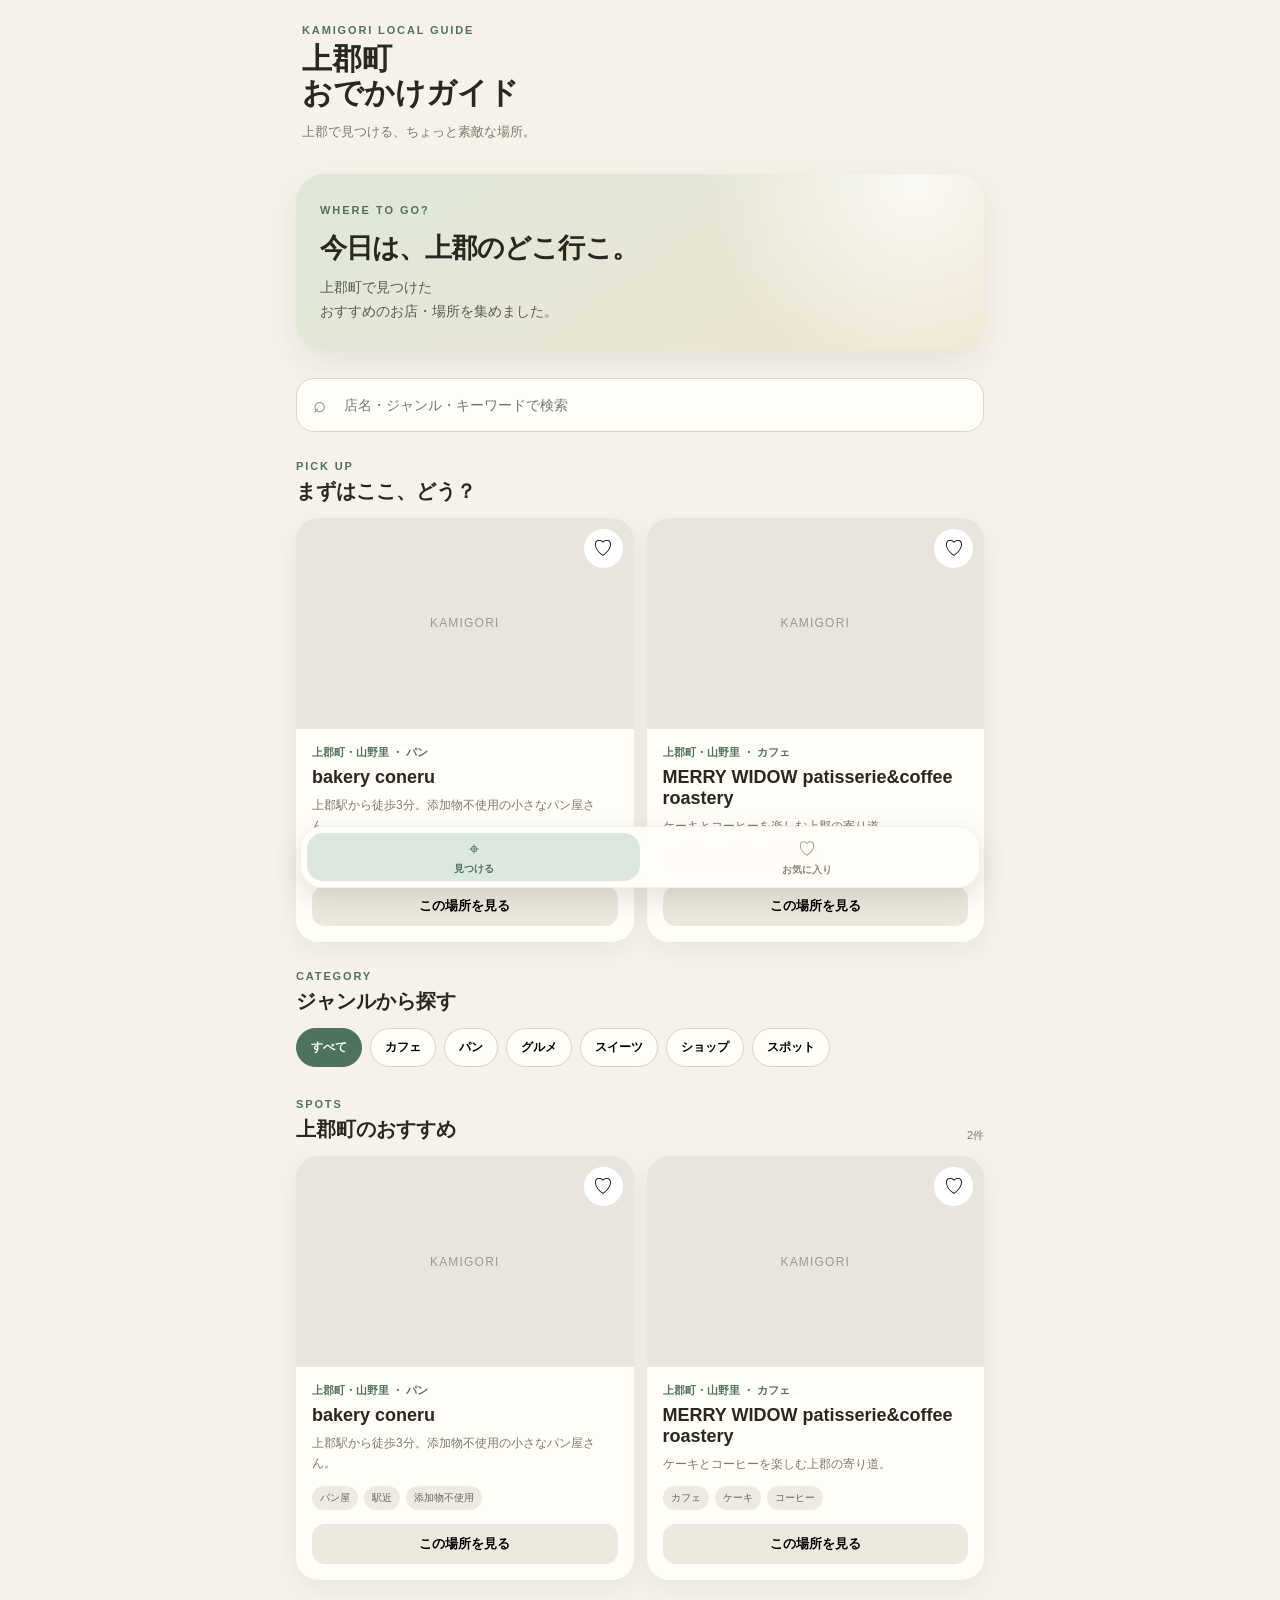
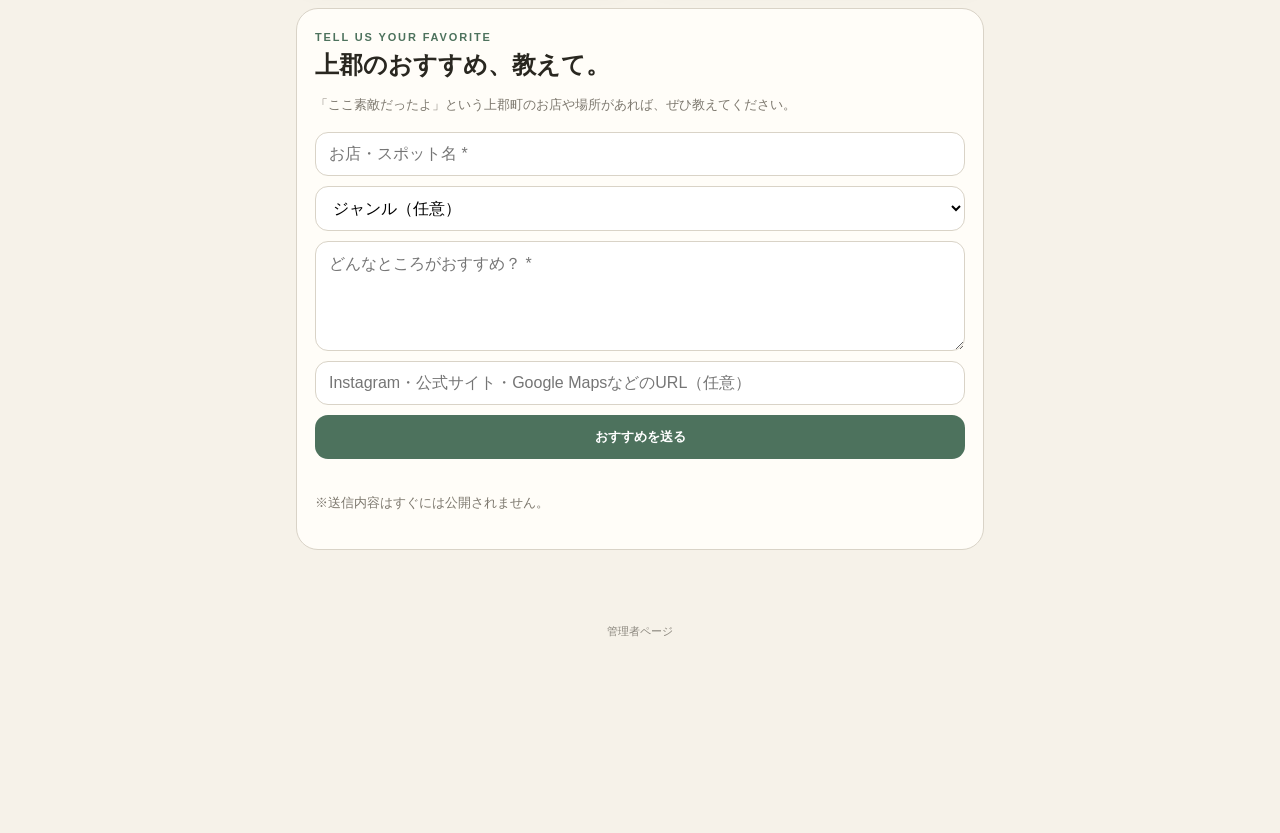
==== commit f6d95988: "Add admin link to public guide" ====
--- a/index.html
+++ b/index.html
@@ -1 +1 @@
-<!doctype html><html lang="ja"><head><meta charset="utf-8"><meta name="viewport" content="width=device-width,initial-scale=1,viewport-fit=cover"><meta name="theme-color" content="#f6f2e9"><title>上郡町 おでかけガイド</title><meta name="description" content="兵庫県上郡町の素敵なお店やスポットを見つけるローカルガイド"><link rel="manifest" href="manifest.webmanifest"><link rel="stylesheet" href="styles.css"></head><body><div class="app"><header class="top"><div><span class="eyebrow">KAMIGORI LOCAL GUIDE</span><h1>上郡町<br>おでかけガイド</h1><p>上郡で見つける、ちょっと素敵な場所。</p></div></header><main><section class="hero"><div><span>WHERE TO GO?</span><h2>今日は、上郡のどこ行こ。</h2><p>上郡町で見つけた<br>おすすめのお店・場所を集めました。</p></div></section><section class="searchWrap"><span class="searchIcon">⌕</span><input id="search" type="search" placeholder="店名・ジャンル・キーワードで検索"></section><section><div class="sectionHead"><div><span class="sectionEyebrow">PICK UP</span><h2>まずはここ、どう？</h2></div></div><div id="featured" class="featuredGrid"></div></section><section><div class="sectionHead"><div><span class="sectionEyebrow">CATEGORY</span><h2>ジャンルから探す</h2></div></div><div id="genres" class="chips"><button data-genre="" class="chip active">すべて</button><button data-genre="カフェ" class="chip">カフェ</button><button data-genre="パン" class="chip">パン</button><button data-genre="グルメ" class="chip">グルメ</button><button data-genre="スイーツ" class="chip">スイーツ</button><button data-genre="ショップ" class="chip">ショップ</button><button data-genre="スポット" class="chip">スポット</button></div></section><section id="spotSection"><div class="sectionHead"><div><span class="sectionEyebrow">SPOTS</span><h2 id="listTitle">上郡町のおすすめ</h2></div><span id="resultCount" class="resultCount"></span></div><div id="spotList" class="spotGrid"></div><div id="emptyState" class="emptyState hidden"></div></section><section class="recommendBox"><span class="sectionEyebrow">TELL US YOUR FAVORITE</span><h2>上郡のおすすめ、教えて。</h2><p>「ここ素敵だったよ」という上郡町のお店や場所があれば、ぜひ教えてください。</p><form id="recommendForm" class="recommendForm"><input name="spot_name" maxlength="100" placeholder="お店・スポット名 *" required><select name="category"><option value="">ジャンル（任意）</option><option>カフェ</option><option>パン</option><option>グルメ</option><option>スイーツ</option><option>ショップ</option><option>スポット</option><option>その他</option></select><textarea name="recommendation" maxlength="1000" placeholder="どんなところがおすすめ？ *" required></textarea><input name="url" type="url" maxlength="500" placeholder="Instagram・公式サイト・Google MapsなどのURL（任意）"><button id="recommendSubmit" class="recommendSubmit" type="submit">おすすめを送る</button><div id="recommendMsg" class="recommendMsg"></div><p class="privacyNote">※送信内容はすぐには公開されません。</p></form></section></main><nav class="bottom"><button data-tab="discover" class="active"><span>⌖</span><small>見つける</small></button><button data-tab="favorites"><span>♡</span><small>お気に入り</small></button></nav></div><div id="modal" class="modal hidden"><div class="modalBackdrop" data-close-modal></div><article class="modalCard"><button class="modalClose" data-close-modal>×</button><div id="modalContent"></div></article></div><script src="app.js"></script></body></html>+<!doctype html><html lang="ja"><head><meta charset="utf-8"><meta name="viewport" content="width=device-width,initial-scale=1,viewport-fit=cover"><meta name="theme-color" content="#f6f2e9"><title>上郡町 おでかけガイド</title><meta name="description" content="兵庫県上郡町の素敵なお店やスポットを見つけるローカルガイド"><link rel="manifest" href="manifest.webmanifest"><link rel="stylesheet" href="styles.css"></head><body><div class="app"><header class="top"><div><span class="eyebrow">KAMIGORI LOCAL GUIDE</span><h1>上郡町<br>おでかけガイド</h1><p>上郡で見つける、ちょっと素敵な場所。</p></div></header><main><section class="hero"><div><span>WHERE TO GO?</span><h2>今日は、上郡のどこ行こ。</h2><p>上郡町で見つけた<br>おすすめのお店・場所を集めました。</p></div></section><section class="searchWrap"><span class="searchIcon">⌕</span><input id="search" type="search" placeholder="店名・ジャンル・キーワードで検索"></section><section><div class="sectionHead"><div><span class="sectionEyebrow">PICK UP</span><h2>まずはここ、どう？</h2></div></div><div id="featured" class="featuredGrid"></div></section><section><div class="sectionHead"><div><span class="sectionEyebrow">CATEGORY</span><h2>ジャンルから探す</h2></div></div><div id="genres" class="chips"><button data-genre="" class="chip active">すべて</button><button data-genre="カフェ" class="chip">カフェ</button><button data-genre="パン" class="chip">パン</button><button data-genre="グルメ" class="chip">グルメ</button><button data-genre="スイーツ" class="chip">スイーツ</button><button data-genre="ショップ" class="chip">ショップ</button><button data-genre="スポット" class="chip">スポット</button></div></section><section id="spotSection"><div class="sectionHead"><div><span class="sectionEyebrow">SPOTS</span><h2 id="listTitle">上郡町のおすすめ</h2></div><span id="resultCount" class="resultCount"></span></div><div id="spotList" class="spotGrid"></div><div id="emptyState" class="emptyState hidden"></div></section><section class="recommendBox"><span class="sectionEyebrow">TELL US YOUR FAVORITE</span><h2>上郡のおすすめ、教えて。</h2><p>「ここ素敵だったよ」という上郡町のお店や場所があれば、ぜひ教えてください。</p><form id="recommendForm" class="recommendForm"><input name="spot_name" maxlength="100" placeholder="お店・スポット名 *" required><select name="category"><option value="">ジャンル（任意）</option><option>カフェ</option><option>パン</option><option>グルメ</option><option>スイーツ</option><option>ショップ</option><option>スポット</option><option>その他</option></select><textarea name="recommendation" maxlength="1000" placeholder="どんなところがおすすめ？ *" required></textarea><input name="url" type="url" maxlength="500" placeholder="Instagram・公式サイト・Google MapsなどのURL（任意）"><button id="recommendSubmit" class="recommendSubmit" type="submit">おすすめを送る</button><div id="recommendMsg" class="recommendMsg"></div><p class="privacyNote">※送信内容はすぐには公開されません。</p></form></section><div style="text-align:center;margin:8px 0 32px"><a href="admin/" style="display:inline-block;padding:8px 12px;color:#8a867d;font-size:11px;text-decoration:none">管理者ページ</a></div></main><nav class="bottom"><button data-tab="discover" class="active"><span>⌖</span><small>見つける</small></button><button data-tab="favorites"><span>♡</span><small>お気に入り</small></button></nav></div><div id="modal" class="modal hidden"><div class="modalBackdrop" data-close-modal></div><article class="modalCard"><button class="modalClose" data-close-modal>×</button><div id="modalContent"></div></article></div><script src="app.js"></script></body></html>
